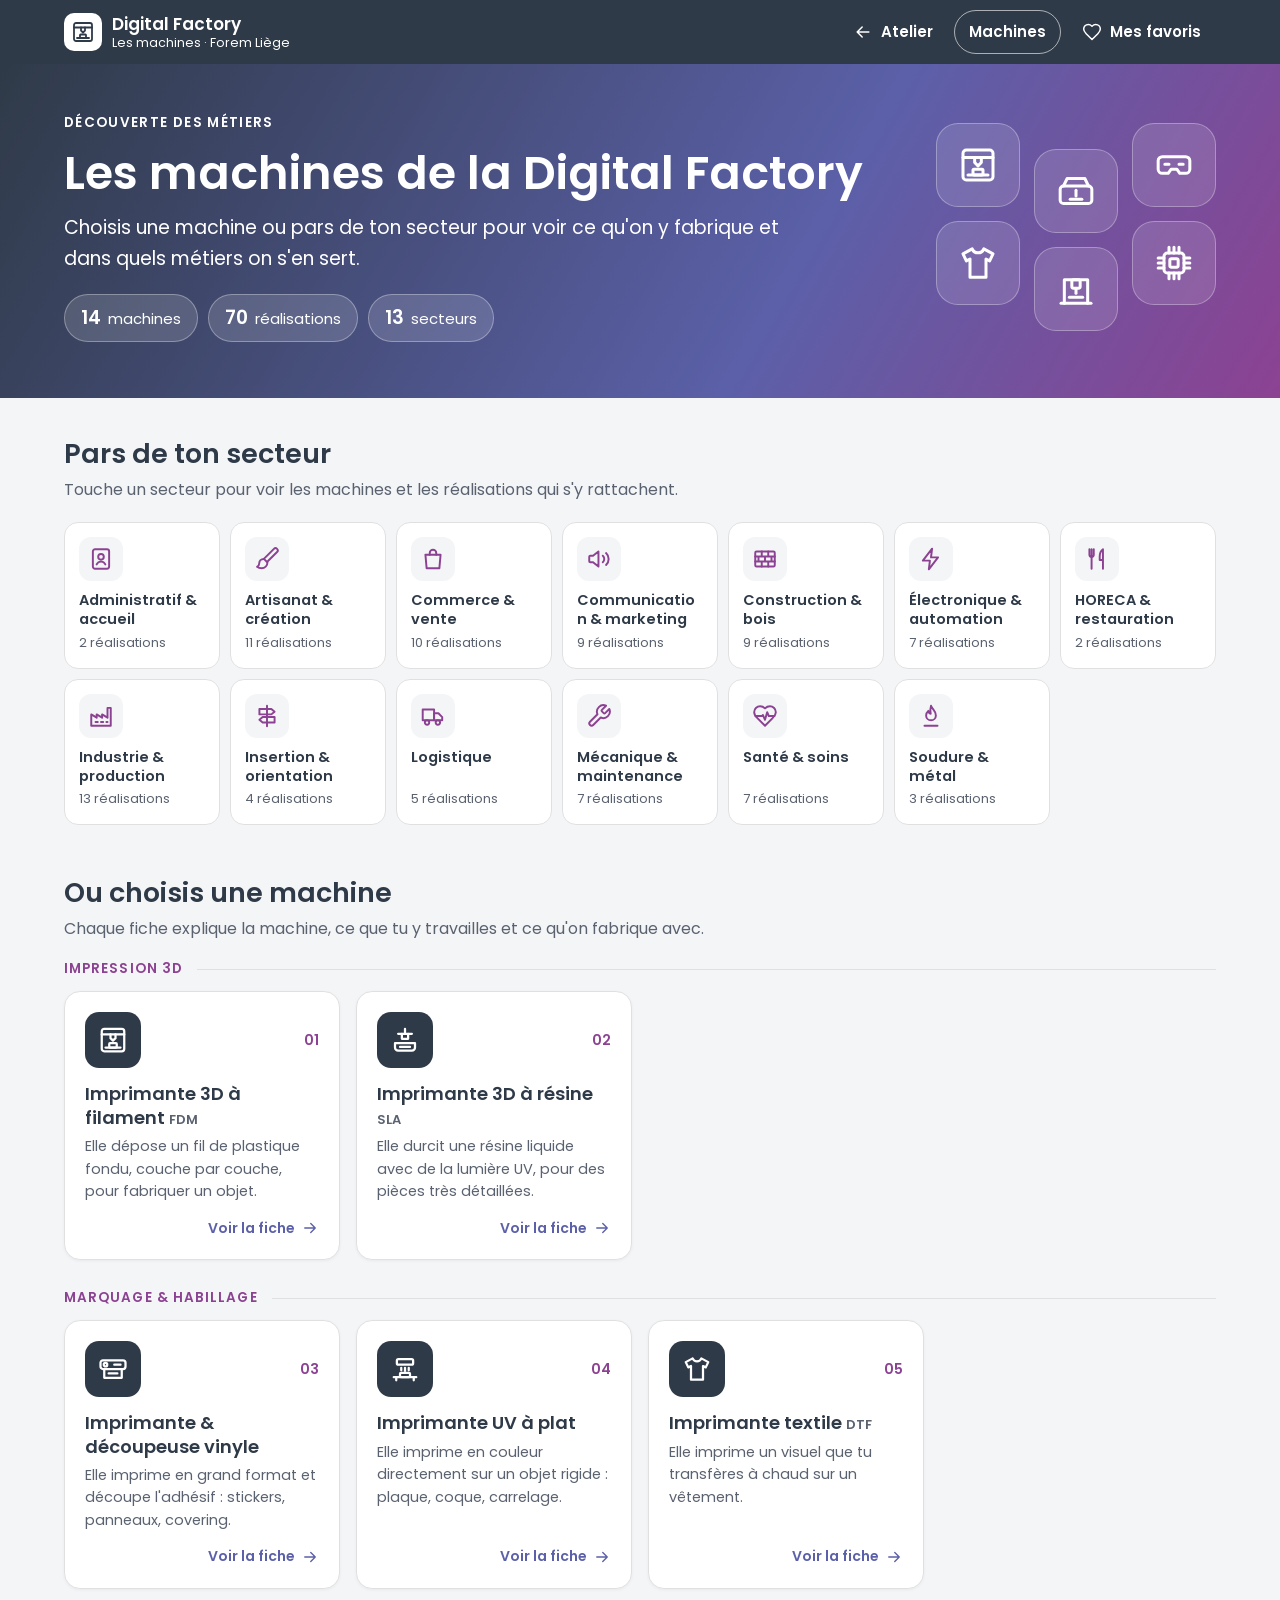
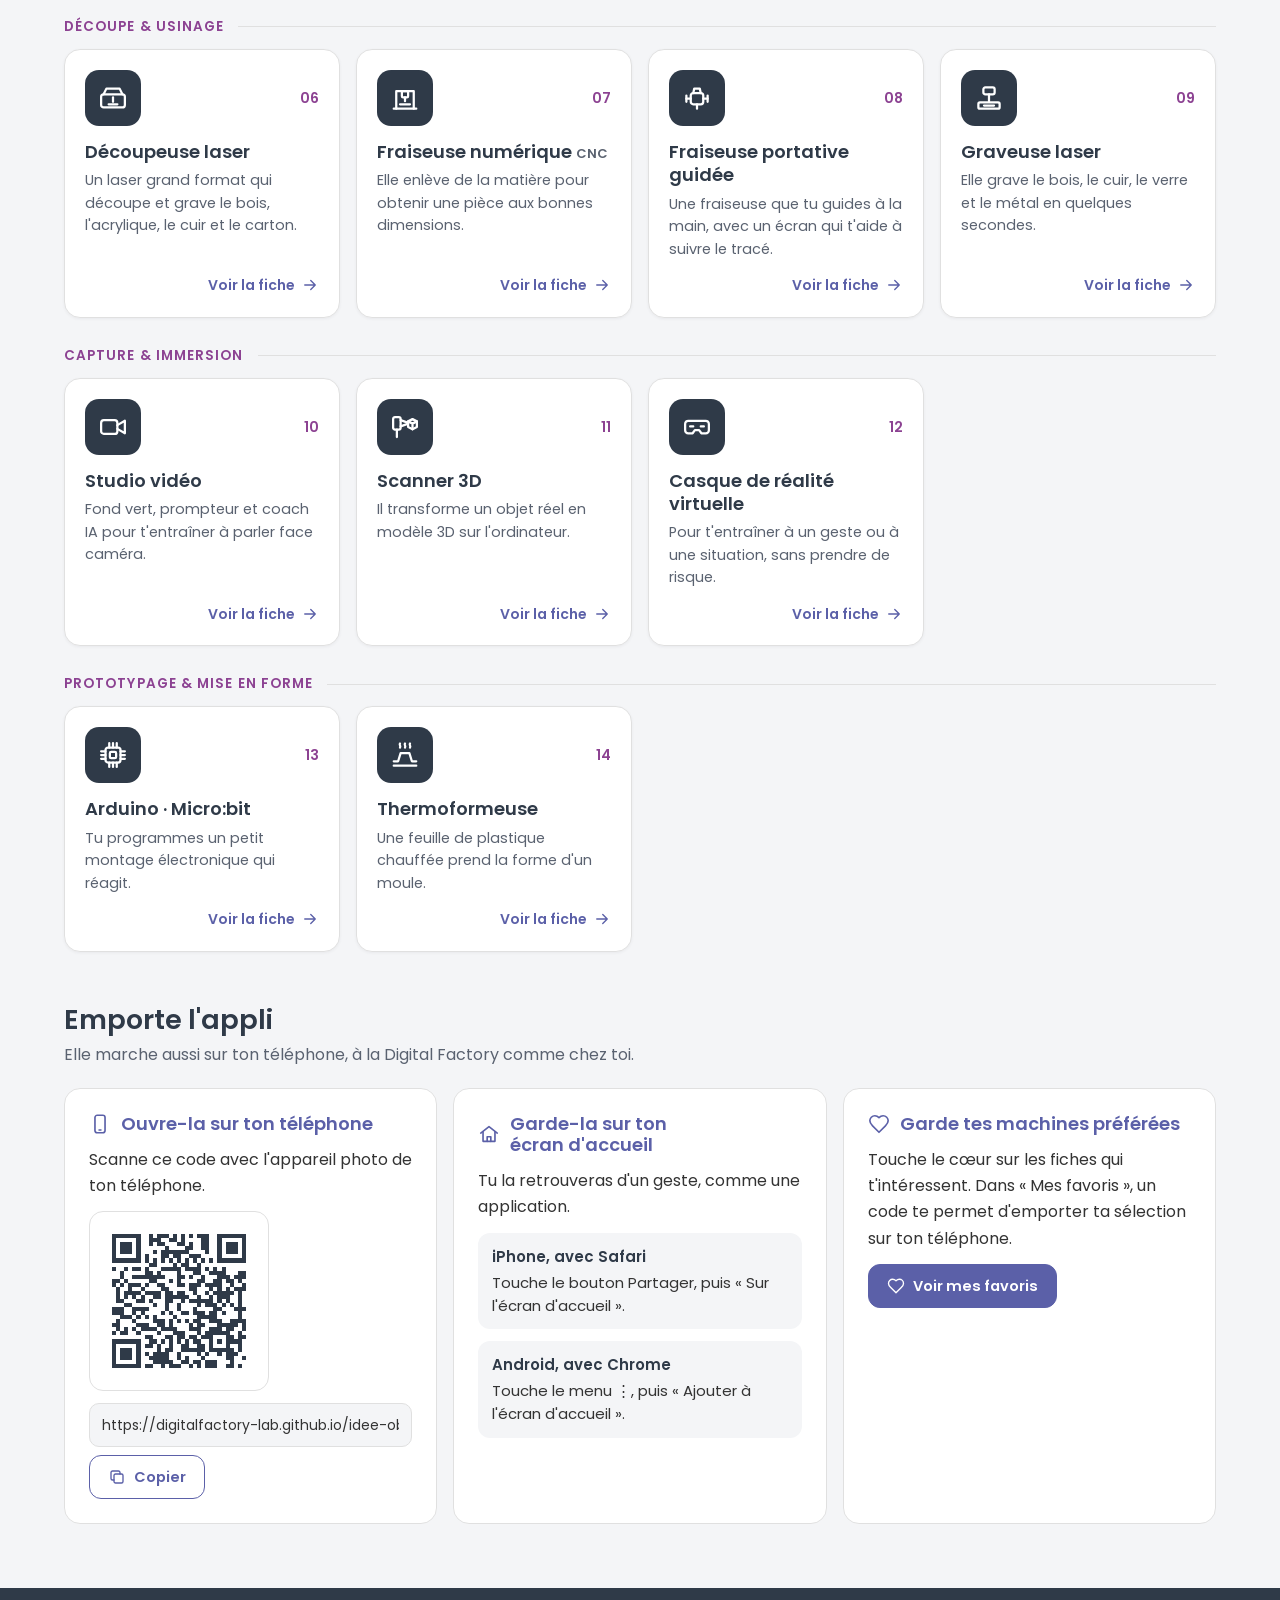
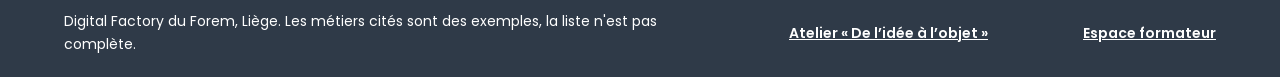
==== machines.html @ 1d4b4c9a "Publier l’appli « Machines de la Digital Factory » et y donner accès depuis toutes les pages - machi" ====
<!doctype html>
<html lang="fr">
<head>
<meta charset="utf-8">
<meta name="viewport" content="width=device-width, initial-scale=1, viewport-fit=cover">
<meta name="description" content="Les 14 machines de la Digital Factory du Forem : ce qu'on y fabrique, ce qu'on y apprend et les métiers qui les utilisent.">
<meta name="theme-color" content="#2f3a48">
<meta name="apple-mobile-web-app-title" content="Machines DF">
<link rel="icon" type="image/svg+xml" href="data:image/svg+xml,%3Csvg xmlns='http://www.w3.org/2000/svg' viewBox='0 0 24 24'%3E%3Crect width='24' height='24' rx='5' fill='%232f3a48'/%3E%3Cg transform='translate(4 4) scale(.6667)' fill='none' stroke='%23ffffff' stroke-width='2' stroke-linecap='round' stroke-linejoin='round'%3E%3Crect x='3' y='3' width='18' height='18' rx='2'/%3E%3Cpath d='M3 7.5h18M10 7.5v3l2 2 2-2v-3M6 18h12'/%3E%3C/g%3E%3C/svg%3E">
<link rel="icon" type="image/png" sizes="192x192" href="[data-uri]">
<link rel="apple-touch-icon" href="[data-uri]">
<title>Machines de la Digital Factory</title>
<style>@font-face{font-family:Poppins;src:url('assets/poppins-regular.ttf') format('truetype');font-weight:400 500;font-display:swap}@font-face{font-family:Poppins;src:url('assets/poppins-semibold.ttf') format('truetype');font-weight:600 900;font-display:swap}</style>
<style>
/* Mise en page : en-tête bleu foncé collant, bandeaux en dégradé de marque, cartes blanches sur fond clair ; tout passe sur une colonne au téléphone.
   Charte Digital Factory : bleu foncé, bleu, violet, fond clair, Poppins. Un seul thème clair, voulu par la charte. */
:root {
  --navy: #2f3a48;
  --blue: #5b60a8;
  --violet: #8c4292;
  --bg: #f4f5f7;
  --card: #ffffff;
  --line: #e0e0e0;
  --text: #333333;
  --muted: #5a6270;
  --on-dark: #ffffff;
  --ok: #2e7d32;
  --gradient: linear-gradient(120deg, #2f3a48 0%, #5b60a8 62%, #8c4292 100%);
  --font: "Poppins", "Segoe UI", Roboto, Helvetica, Arial, sans-serif;
  --radius: 16px;
  --shadow: 0 1px 3px rgba(47, 58, 72, 0.06);
  --shadow-hover: 0 12px 28px rgba(47, 58, 72, 0.14);
  --header-h: 64px;
  color-scheme: light;
  padding-top: env(safe-area-inset-top, 0px);
  padding-bottom: env(safe-area-inset-bottom, 0px);
}
*, *::before, *::after { box-sizing: border-box; }
html { -webkit-text-size-adjust: 100%; }
body {
  margin: 0;
  background: var(--bg);
  color: var(--text);
  font-family: var(--font);
  font-size: 16px;
  line-height: 1.6;
  -webkit-font-smoothing: antialiased;
}
body::before {
  content: "";
  position: fixed;
  inset: 0 0 auto;
  height: env(safe-area-inset-top, 0px);
  z-index: 30;
  background: var(--navy);
}
[hidden] { display: none !important; }
img, svg { max-width: 100%; }
svg { flex: none; }
a { color: var(--blue); }
a:hover { color: var(--navy); }
:focus-visible { outline: 3px solid var(--blue); outline-offset: 3px; }
h1:focus, main:focus { outline: none; }
h1, h2, h3, h4 { margin: 0; color: var(--navy); line-height: 1.2; text-wrap: balance; }
p { margin: 0; }
code { font-family: ui-monospace, "SFMono-Regular", Menlo, Consolas, monospace; font-size: 0.9em; background: var(--bg); border: 1px solid var(--line); border-radius: 6px; padding: 1px 6px; color: var(--navy); }
.sr-only { position: absolute; width: 1px; height: 1px; padding: 0; margin: -1px; overflow: hidden; clip: rect(0, 0, 0, 0); white-space: nowrap; border: 0; }

.wrap {
  width: 100%;
  max-width: 1200px;
  margin-inline: auto;
  padding-left: max(16px, env(safe-area-inset-left, 0px));
  padding-right: max(16px, env(safe-area-inset-right, 0px));
}
@media (min-width: 700px) {
  .wrap {
    padding-left: max(24px, env(safe-area-inset-left, 0px));
    padding-right: max(24px, env(safe-area-inset-right, 0px));
  }
}

.skip {
  position: fixed; left: 12px; top: calc(8px + env(safe-area-inset-top, 0px)); z-index: 50;
  transform: translateY(-200%);
  background: var(--card); color: var(--navy); border: 2px solid var(--blue); border-radius: 10px;
  padding: 10px 16px; font: inherit; font-weight: 600; cursor: pointer;
}
.skip:focus { transform: none; }

/* En-tête */
.site-header {
  position: sticky;
  top: env(safe-area-inset-top, 0px);
  z-index: 20;
  background: var(--navy);
  color: var(--on-dark);
}
.header-inner { display: flex; align-items: center; justify-content: space-between; gap: 12px; min-height: var(--header-h); padding-block: 8px; }
.brand { display: flex; align-items: center; gap: 10px; min-height: 44px; color: var(--on-dark); text-decoration: none; min-width: 0; }
.brand:hover { color: var(--on-dark); }
.brand-mark { width: 38px; height: 38px; border-radius: 10px; background: var(--on-dark); color: var(--navy); display: grid; place-items: center; flex: none; }
.brand-text { display: flex; flex-direction: column; line-height: 1.2; min-width: 0; }
.brand-text strong { font-size: 17px; font-weight: 700; }
.brand-text span { font-size: 12.5px; }
.header-nav { display: flex; align-items: center; gap: 6px; }
.hnav {
  display: inline-flex; align-items: center; gap: 8px; min-height: 44px; padding: 0 14px;
  border-radius: 999px; border: 1.5px solid transparent;
  color: var(--on-dark); text-decoration: none; font-size: 15px; font-weight: 600;
}
.hnav:hover { color: var(--on-dark); background: rgba(255, 255, 255, 0.1); }
.hnav[aria-current="page"] { border-color: rgba(255, 255, 255, 0.6); }
.count {
  display: inline-flex; align-items: center; justify-content: center; min-width: 22px; height: 22px; padding: 0 6px;
  border-radius: 999px; background: var(--violet); color: var(--on-dark); font-size: 12.5px; font-weight: 700; font-variant-numeric: tabular-nums;
}
@media (max-width: 520px) {
  .brand-text span, .hnav-home, .hnav-label { display: none; }
  .hnav { padding: 0 12px; }
}

/* Bandeaux */
.hero, .subhero, .fiche-hero { background: var(--gradient); color: var(--on-dark); }
.hero h1, .subhero h1, .fiche-hero h1, .hero h2 { color: var(--on-dark); }
.hero-inner { display: flex; flex-wrap: wrap; align-items: center; justify-content: space-between; gap: 32px; padding-block: 48px 56px; }
.hero-text { flex: 1 1 480px; min-width: 0; display: flex; flex-direction: column; gap: 14px; }
.eyebrow { font-size: 13.5px; font-weight: 600; letter-spacing: 0.1em; text-transform: uppercase; }
.hero h1 { font-size: clamp(30px, 5vw, 46px); line-height: 1.12; font-weight: 700; }
.lead { font-size: clamp(16.5px, 2vw, 19px); line-height: 1.6; max-width: 62ch; }
.stats { list-style: none; margin: 6px 0 0; padding: 0; display: flex; flex-wrap: wrap; gap: 10px; }
.stats li {
  display: inline-flex; align-items: baseline; gap: 7px; padding: 8px 16px; border-radius: 999px;
  background: rgba(255, 255, 255, 0.14); border: 1px solid rgba(255, 255, 255, 0.32); font-size: 15px;
}
.stats strong { font-size: 19px; font-weight: 700; font-variant-numeric: tabular-nums; }
.mosaic { display: grid; grid-template-columns: repeat(3, 84px); gap: 14px; padding-bottom: 26px; }
.mosaic span {
  width: 84px; height: 84px; border-radius: 22px; display: grid; place-items: center; color: var(--on-dark);
  background: rgba(255, 255, 255, 0.12); border: 1px solid rgba(255, 255, 255, 0.3);
}
.mosaic span:nth-child(3n + 2) { transform: translateY(26px); }
@media (max-width: 860px) { .mosaic { display: none; } }

.subhero-inner, .fiche-hero-inner { display: flex; flex-direction: column; gap: 22px; padding-block: 22px 40px; }
.back {
  align-self: flex-start; display: inline-flex; align-items: center; gap: 8px; min-height: 44px; padding: 0 18px 0 12px;
  border-radius: 999px; background: rgba(255, 255, 255, 0.14); color: var(--on-dark); text-decoration: none; font-size: 15px; font-weight: 600;
}
.back:hover { color: var(--on-dark); background: rgba(255, 255, 255, 0.22); }
.subhero-id { display: flex; align-items: center; gap: 18px; flex-wrap: wrap; }
.subhero-titles { display: flex; flex-direction: column; gap: 4px; min-width: 0; }
.subhero h1 { font-size: clamp(28px, 4.4vw, 40px); line-height: 1.15; font-weight: 700; }
.id-tile {
  flex: none; width: 72px; height: 72px; border-radius: 20px; background: var(--card); color: var(--navy);
  display: grid; place-items: center; box-shadow: 0 8px 24px rgba(0, 0, 0, 0.18);
}
.id-tile-violet { color: var(--violet); }
.id-tile-xl { width: 104px; height: 104px; border-radius: 26px; }

/* Fiche machine */
.fiche-top { display: flex; align-items: center; justify-content: space-between; gap: 12px; flex-wrap: wrap; }
.pager { display: flex; align-items: center; gap: 8px; }
.pager-btn {
  width: 44px; height: 44px; border-radius: 999px; background: rgba(255, 255, 255, 0.14); color: var(--on-dark);
  display: inline-flex; align-items: center; justify-content: center;
}
.pager-btn:hover { color: var(--on-dark); background: rgba(255, 255, 255, 0.24); }
.pager-pos { font-size: 15px; font-weight: 600; padding: 0 6px; font-variant-numeric: tabular-nums; }
.fiche-id { display: flex; align-items: flex-start; gap: 28px; flex-wrap: wrap; }
.fiche-titles { flex: 1 1 420px; min-width: 0; display: flex; flex-direction: column; gap: 12px; }
.family-badge { align-self: flex-start; padding: 6px 14px; border-radius: 999px; background: var(--violet); color: var(--on-dark); font-size: 13px; font-weight: 600; }
.fiche-hero h1 { font-size: clamp(30px, 4.6vw, 42px); line-height: 1.15; font-weight: 700; }
.h1-sigle { font-size: 0.5em; font-weight: 600; vertical-align: middle; padding: 2px 10px; border-radius: 8px; border: 1.5px solid rgba(255, 255, 255, 0.6); margin-left: 4px; }
.fiche-actions { display: flex; flex-wrap: wrap; gap: 12px; margin-top: 4px; }
.btn-fav {
  display: inline-flex; align-items: center; gap: 10px; min-height: 48px; padding: 0 20px; border-radius: 999px;
  border: 1.5px solid rgba(255, 255, 255, 0.75); background: transparent; color: var(--on-dark);
  font: inherit; font-size: 15px; font-weight: 600; cursor: pointer;
}
.btn-fav:hover { background: rgba(255, 255, 255, 0.12); }
.btn-fav[aria-pressed="true"] { background: var(--card); color: var(--violet); border-color: var(--card); }
@media (max-width: 560px) {
  .id-tile-xl { width: 76px; height: 76px; border-radius: 20px; }
  .id-tile-xl svg { width: 42px; height: 42px; }
  .fiche-id { gap: 18px; }
}

.jumpbar, .chipbar { background: var(--card); border-bottom: 1px solid var(--line); }
.jumps, .chips { display: flex; gap: 8px; padding-block: 10px; }
.jumps { overflow-x: auto; scrollbar-width: none; }
.jumps::-webkit-scrollbar, .chips::-webkit-scrollbar { display: none; }
.chips { flex-wrap: wrap; }
.chipbar-label { padding-top: 12px; font-size: 13.5px; font-weight: 600; color: var(--muted); }
@media (max-width: 700px) {
  .chips { flex-wrap: nowrap; overflow-x: auto; scrollbar-width: none; }
}
.jump, .chip {
  flex: none; display: inline-flex; align-items: center; min-height: 44px; padding: 0 16px; border-radius: 999px;
  border: 1.5px solid var(--line); background: var(--card); color: var(--navy);
  font: inherit; font-size: 14.5px; font-weight: 600; text-decoration: none; white-space: nowrap; cursor: pointer;
}
.jump:hover, .chip:hover { border-color: var(--blue); color: var(--navy); }
.chip[aria-current="page"] { background: var(--blue); border-color: var(--blue); color: var(--on-dark); }

/* Contenu */
#app { min-height: 60vh; display: block; }
.page { display: flex; flex-direction: column; gap: 52px; padding-block: 40px 64px; }
.block { display: flex; flex-direction: column; gap: 20px; }
.section { scroll-margin-top: calc(var(--header-h) + env(safe-area-inset-top, 0px) + 16px); }
.block-head { display: flex; flex-direction: column; gap: 6px; }
.block-head h2 { font-size: clamp(22px, 3vw, 27px); font-weight: 700; }
.block-head p { color: var(--muted); font-size: 16px; max-width: 65ch; }

.lift { transition: transform 0.15s ease, box-shadow 0.15s ease, border-color 0.15s ease; }
@media (hover: hover) {
  .lift:hover { transform: translateY(-2px); box-shadow: var(--shadow-hover); border-color: var(--blue); }
}

.grid-tiles { display: grid; grid-template-columns: repeat(auto-fill, minmax(150px, 1fr)); gap: 10px; }
.tile {
  display: flex; flex-direction: column; gap: 10px; padding: 14px; min-height: 128px;
  background: var(--card); border: 1.5px solid var(--line); border-radius: 14px; text-decoration: none; color: var(--navy);
}
.tile:hover { color: var(--navy); }
.tile-ic { width: 44px; height: 44px; border-radius: 12px; background: var(--bg); color: var(--violet); display: grid; place-items: center; }
.tile-text { flex: 1; display: flex; flex-direction: column; gap: 4px; min-width: 0; }
.tile-name { font-size: 14.5px; font-weight: 600; line-height: 1.3; hyphens: auto; overflow-wrap: break-word; }
.tile-count { margin-top: auto; font-size: 13px; color: var(--muted); }
@media (max-width: 560px) {
  .tile { min-height: 112px; padding: 12px 14px; gap: 8px; }
  .tile-ic { width: 38px; height: 38px; border-radius: 10px; }
  .tile-ic svg { width: 22px; height: 22px; }
  .tile-name { font-size: 14px; }
}

.family { display: flex; flex-direction: column; gap: 14px; }
.family-head { display: flex; align-items: center; gap: 14px; }
.family-head h3 { font-size: 13.5px; font-weight: 700; letter-spacing: 0.08em; text-transform: uppercase; color: var(--violet); }
.family-head .rule { flex: 1; height: 1px; background: var(--line); }
.machines { display: flex; flex-direction: column; gap: 30px; }
.grid-machines { display: grid; grid-template-columns: repeat(auto-fill, minmax(min(100%, 260px), 1fr)); gap: 16px; }
.mcard {
  display: flex; flex-direction: column; gap: 14px; padding: 20px;
  background: var(--card); border: 1.5px solid var(--line); border-radius: var(--radius); box-shadow: var(--shadow);
  text-decoration: none; color: var(--text);
}
.mcard:hover { color: var(--text); }
.mcard-top { display: flex; align-items: center; justify-content: space-between; gap: 8px; }
.mcard-ic { width: 56px; height: 56px; border-radius: 14px; background: var(--navy); color: var(--on-dark); display: grid; place-items: center; flex: none; }
.mcard-num { font-size: 14px; font-weight: 700; color: var(--violet); font-variant-numeric: tabular-nums; }
.mcard-main { flex: 1; display: flex; flex-direction: column; gap: 14px; min-width: 0; }
.mcard-body { display: flex; flex-direction: column; gap: 6px; }
.mcard-name { font-size: 18px; font-weight: 600; line-height: 1.3; color: var(--navy); }
.sigle { font-size: 13px; font-weight: 600; color: var(--muted); white-space: nowrap; }
.mcard-short { font-size: 14.5px; line-height: 1.55; color: var(--muted); }
.mcard-foot { margin-top: auto; display: flex; align-items: center; justify-content: space-between; gap: 8px; font-size: 14px; font-weight: 600; color: var(--blue); }
.go { display: inline-flex; align-items: center; gap: 6px; margin-left: auto; }
.fav-flag { display: inline-flex; align-items: center; gap: 6px; color: var(--violet); font-size: 13px; }
@media (max-width: 560px) {
  .mcard { flex-direction: row; align-items: flex-start; gap: 14px; padding: 16px; }
  .mcard-top { flex-direction: column; align-items: center; gap: 6px; }
  .mcard-ic { width: 48px; height: 48px; border-radius: 12px; }
  .mcard-ic svg { width: 26px; height: 26px; }
  .mcard-main { gap: 10px; }
  .mcard-name { font-size: 16.5px; }
}

.panel {
  background: var(--card); border: 1.5px solid var(--line); border-radius: var(--radius); padding: 24px;
  display: flex; flex-direction: column; gap: 12px; min-width: 0;
}
.panel h3 { font-size: 18px; font-weight: 600; color: var(--blue); display: flex; align-items: center; gap: 10px; }
.panel p { font-size: 16px; line-height: 1.65; }
.duo { display: grid; grid-template-columns: repeat(auto-fill, minmax(min(100%, 380px), 1fr)); gap: 16px; }
@media (max-width: 560px) { .panel { padding: 18px; } }

.skills { list-style: none; margin: 0; padding: 0; display: flex; flex-wrap: wrap; gap: 10px; }
.skills li {
  display: inline-flex; align-items: flex-start; gap: 8px; max-width: 100%; padding: 10px 16px; border-radius: 14px;
  background: var(--card); border: 1.5px solid var(--line); font-size: 15px; font-weight: 500; line-height: 1.45; color: var(--navy);
}
.skills li svg { color: var(--violet); margin-top: 2px; }

.safety-list { list-style: none; margin: 0; padding: 0; display: flex; flex-direction: column; gap: 12px; }
.safety-list li { display: flex; gap: 12px; align-items: flex-start; font-size: 15.5px; line-height: 1.6; }
.safety-list li::before { content: ""; flex: none; width: 8px; height: 8px; margin-top: 10px; border-radius: 999px; background: var(--blue); }

.grid-real { display: grid; grid-template-columns: repeat(auto-fill, minmax(min(100%, 290px), 1fr)); gap: 16px; }
.rcard { display: flex; flex-direction: column; gap: 12px; padding: 20px; background: var(--card); border: 1.5px solid var(--line); border-radius: var(--radius); min-width: 0; }
.rcard-machine { align-self: flex-start; display: inline-flex; align-items: center; gap: 10px; min-height: 44px; font-size: 14px; font-weight: 600; color: var(--blue); text-decoration: none; }
.rcard-machine .ic { width: 32px; height: 32px; border-radius: 9px; background: var(--navy); color: var(--on-dark); display: grid; place-items: center; }
.rcard h3 { font-size: 18px; font-weight: 600; line-height: 1.35; }
.rcard p { font-size: 15px; line-height: 1.6; }
.badges { display: flex; flex-wrap: wrap; gap: 6px; }
.badge { display: inline-flex; align-items: center; padding: 4px 12px; border-radius: 999px; border: 1.5px solid var(--violet); color: var(--violet); font-size: 12.5px; font-weight: 600; line-height: 1.4; }

.btn, .btn-outline {
  display: inline-flex; align-items: center; justify-content: center; gap: 8px; min-height: 44px; padding: 0 18px;
  border-radius: 12px; font: inherit; font-size: 14.5px; font-weight: 600; text-decoration: none; cursor: pointer; white-space: nowrap;
}
.btn { background: var(--blue); border: 1.5px solid var(--blue); color: var(--on-dark); align-self: flex-start; }
.btn:hover { background: var(--navy); border-color: var(--navy); color: var(--on-dark); }
.btn-outline { background: var(--card); border: 1.5px solid var(--blue); color: var(--blue); }
.btn-outline:hover { background: var(--blue); color: var(--on-dark); }
.rcard .btn-outline { margin-top: auto; }

.grid-mini { display: grid; grid-template-columns: repeat(auto-fill, minmax(min(100%, 220px), 1fr)); gap: 12px; }
.mini {
  display: flex; align-items: center; gap: 12px; padding: 14px; min-height: 76px;
  background: var(--card); border: 1.5px solid var(--line); border-radius: 14px; text-decoration: none; color: var(--navy);
}
.mini:hover { color: var(--navy); }
.mini-ic { width: 46px; height: 46px; border-radius: 12px; background: var(--navy); color: var(--on-dark); display: grid; place-items: center; flex: none; }
.mini-text { display: flex; flex-direction: column; gap: 2px; min-width: 0; }
.mini-name { font-size: 15px; font-weight: 600; line-height: 1.3; }
.mini-sub { font-size: 13px; color: var(--muted); }

.prevnext { display: grid; grid-template-columns: repeat(auto-fit, minmax(min(100%, 260px), 1fr)); gap: 16px; }
.pn {
  display: flex; flex-direction: column; gap: 4px; padding: 18px 20px; background: var(--card);
  border: 1.5px solid var(--line); border-radius: var(--radius); text-decoration: none; color: var(--navy);
}
.pn:hover { color: var(--navy); }
.pn-next { text-align: right; align-items: flex-end; }
.pn-dir { display: inline-flex; align-items: center; gap: 6px; font-size: 13.5px; font-weight: 600; color: var(--blue); }
.pn-name { font-size: 17px; font-weight: 600; }

/* À emporter */
.takeaway { display: grid; grid-template-columns: repeat(auto-fit, minmax(min(100%, 300px), 1fr)); gap: 16px; }
.howto { margin: 0; display: flex; flex-direction: column; gap: 12px; }
.howto div { padding: 12px 14px; border-radius: 12px; background: var(--bg); }
.howto dt { font-weight: 600; color: var(--navy); font-size: 15px; }
.howto dd { margin: 2px 0 0; font-size: 15px; line-height: 1.55; }
.qr {
  width: 180px; max-width: 100%; aspect-ratio: 1; background: var(--card); border: 1.5px solid var(--line); border-radius: 14px;
  display: grid; place-items: center; overflow: hidden; padding: 6px; flex: none;
}
.qr svg { width: 100%; height: 100%; display: block; }
.qr-lg { width: 220px; }
.qr-off { font-size: 13px; line-height: 1.5; color: var(--muted); text-align: center; padding: 10px; }
.copybox { display: flex; flex-wrap: wrap; gap: 8px; }
.copybox input {
  flex: 1 1 220px; min-width: 0; min-height: 44px; padding: 0 12px; border: 1.5px solid var(--line); border-radius: 10px;
  background: var(--bg); color: var(--text); font: inherit; font-size: 14px;
}
.take-panel { flex-direction: row; flex-wrap: wrap; align-items: center; justify-content: space-between; gap: 24px; }
.take-text { flex: 1 1 320px; min-width: 0; display: flex; flex-direction: column; gap: 12px; }
.take-text h2 { font-size: clamp(20px, 2.6vw, 24px); font-weight: 700; }
.done { display: inline-flex; align-items: center; gap: 8px; color: var(--ok); font-weight: 600; }

.grid-fav { display: grid; grid-template-columns: repeat(auto-fill, minmax(min(100%, 340px), 1fr)); gap: 16px; }
.fcard { display: flex; flex-direction: column; gap: 14px; padding: 20px; background: var(--card); border: 1.5px solid var(--line); border-radius: var(--radius); min-width: 0; }
.fcard-head { display: flex; align-items: center; gap: 14px; }
.fcard-titles { flex: 1; min-width: 0; display: flex; flex-direction: column; gap: 2px; }
.fcard-meta { font-size: 12.5px; font-weight: 600; letter-spacing: 0.04em; color: var(--violet); }
.fcard h3 { font-size: 18px; font-weight: 600; line-height: 1.3; }
.fcard h3 a { color: var(--navy); text-decoration: none; }
.fcard h3 a:hover { text-decoration: underline; }
.fcard > p { font-size: 15px; line-height: 1.6; }
.fcard-real h4 { font-size: 14px; font-weight: 600; color: var(--muted); margin-bottom: 8px; }
.fcard-real ul { list-style: none; margin: 0; padding: 0; display: flex; flex-direction: column; gap: 8px; }
.fcard-real li { display: flex; flex-direction: column; font-size: 14.5px; line-height: 1.45; padding-left: 14px; border-left: 2px solid var(--line); }
.fcard-real li strong { font-weight: 600; color: var(--navy); }
.fcard-real li span { font-size: 13px; color: var(--muted); }
.fcard .btn-outline { align-self: flex-start; margin-top: auto; }
.icon-btn {
  flex: none; width: 44px; height: 44px; border-radius: 999px; border: 1.5px solid var(--line); background: var(--card);
  color: var(--violet); display: inline-flex; align-items: center; justify-content: center; cursor: pointer;
}
.icon-btn:hover { border-color: var(--violet); }
.empty { align-items: flex-start; max-width: 640px; }
.empty-ic { width: 56px; height: 56px; border-radius: 16px; background: var(--bg); color: var(--violet); display: grid; place-items: center; }
.empty h2 { font-size: 22px; }
.clear-box { display: flex; flex-wrap: wrap; align-items: center; justify-content: space-between; gap: 12px; padding: 16px 20px; border-radius: var(--radius); border: 1.5px dashed var(--line); }
.clear-box p { color: var(--muted); font-size: 15px; }
.clear-actions { display: flex; flex-wrap: wrap; gap: 8px; }

/* Espace formateur */
.h-panel { font-size: 20px; font-weight: 700; }
.url-form { display: flex; flex-direction: column; gap: 8px; }
.url-form label { font-weight: 600; color: var(--navy); font-size: 15px; }
.url-row { display: flex; flex-wrap: wrap; gap: 8px; }
.url-row input {
  flex: 1 1 260px; min-width: 0; min-height: 44px; padding: 0 12px; border: 1.5px solid var(--line); border-radius: 10px;
  background: var(--card); color: var(--text); font: inherit; font-size: 15px;
}
.url-row input:focus-visible { outline: 3px solid var(--blue); outline-offset: 1px; }
.form-msg { font-size: 14px; color: var(--muted); min-height: 1.4em; }
.table-wrap { overflow-x: auto; background: var(--card); border: 1.5px solid var(--line); border-radius: var(--radius); }
table { width: 100%; border-collapse: collapse; font-size: 14.5px; }
th, td { text-align: left; padding: 10px 16px; border-bottom: 1px solid var(--line); white-space: nowrap; }
th { font-size: 13px; font-weight: 600; color: var(--muted); background: var(--bg); }
tbody tr:last-child td { border-bottom: 0; }
td.num { font-variant-numeric: tabular-nums; color: var(--violet); font-weight: 700; }
.note p { color: var(--muted); font-size: 15px; }

/* Pied de page et message */
.site-footer { background: var(--navy); color: var(--on-dark); }
.footer-inner { display: flex; flex-wrap: wrap; align-items: center; justify-content: space-between; gap: 8px 24px; padding-block: 22px; }
.site-footer p { font-size: 14px; line-height: 1.6; max-width: 70ch; }
.site-footer a { display: inline-flex; align-items: center; min-height: 44px; color: var(--on-dark); font-size: 14px; font-weight: 600; }
.site-footer a:hover { color: var(--on-dark); text-decoration: none; }
.toast {
  position: fixed; left: 50%; bottom: calc(20px + env(safe-area-inset-bottom, 0px)); transform: translateX(-50%); z-index: 40;
  max-width: calc(100% - 32px); padding: 12px 18px; border-radius: 12px; background: var(--navy); color: var(--on-dark);
  font-size: 15px; font-weight: 600; box-shadow: 0 10px 30px rgba(0, 0, 0, 0.25);
}

@media (prefers-reduced-motion: no-preference) {
  #app > * { animation: rise 0.28s ease-out both; }
  #app.no-anim > * { animation: none; }
  .pop svg { animation: pop 0.32s ease-out; }
  @keyframes rise { from { transform: translateY(8px); } to { transform: none; } }
  @keyframes pop { 0% { transform: scale(1); } 45% { transform: scale(1.3); } 100% { transform: scale(1); } }
}
@media (prefers-reduced-motion: reduce) {
  .lift { transition: none; }
  .lift:hover { transform: none; }
  html { scroll-behavior: auto; }
}

@media print {
  body::before, .site-header, .site-footer, .toast, .skip, .no-print, .btn-fav, .btn-outline, .btn, .pager, .back, .icon-btn, .mosaic { display: none !important; }
  body { background: #ffffff; }
  .hero, .subhero, .fiche-hero { background: #ffffff !important; color: #000000; }
  .hero h1, .subhero h1, .fiche-hero h1, .hero *, .subhero *, .fiche-hero * { color: #000000 !important; }
  .panel, .rcard, .mcard, .fcard, .tile { break-inside: avoid; box-shadow: none; }
  #app > * { animation: none !important; }
}
</style>
</head>
<body>
<button type="button" class="skip" data-action="skip">Aller au contenu</button>
<header class="site-header">
  <div class="wrap header-inner">
    <a class="brand" href="#accueil">
      <span class="brand-mark" aria-hidden="true"><svg width="24" height="24" viewBox="0 0 24 24" fill="none" stroke="currentColor" stroke-width="1.8" stroke-linecap="round" stroke-linejoin="round" focusable="false"><rect x="3" y="3" width="18" height="18" rx="2"/><path d="M3 7.5h18"/><path d="M10 7.5v3l2 2 2-2v-3"/><path d="M6 18h12"/><rect x="9" y="14.5" width="6" height="3.5" rx="0.6"/></svg></span>
      <span class="brand-text"><strong>Digital Factory</strong><span>Les machines · Forem Liège</span></span>
    </a>
    <nav class="header-nav" aria-label="Navigation principale">
      <a class="hnav" href="index.html#intro" aria-label="Retour à l’atelier De l’idée à l’objet"><svg width="20" height="20" viewBox="0 0 24 24" fill="none" stroke="currentColor" stroke-width="1.8" stroke-linecap="round" stroke-linejoin="round" aria-hidden="true" focusable="false"><path d="M19 12H5M11 6l-6 6 6 6"/></svg><span class="hnav-label">Atelier</span></a>
      <a class="hnav hnav-home" href="#accueil" data-nav="home">Machines</a>
      <a class="hnav" href="#favoris" data-nav="favoris" aria-label="Mes favoris">
        <svg width="20" height="20" viewBox="0 0 24 24" fill="none" stroke="currentColor" stroke-width="1.8" stroke-linecap="round" stroke-linejoin="round" aria-hidden="true" focusable="false"><path d="M19 14c1.5-1.5 3-3.2 3-5.5A5.5 5.5 0 0 0 16.5 3c-1.8 0-3 .5-4.5 2-1.5-1.5-2.7-2-4.5-2A5.5 5.5 0 0 0 2 8.5c0 2.3 1.5 4 3 5.5l7 7z"/></svg>
        <span class="hnav-label">Mes favoris</span>
        <span class="count" id="fav-count" hidden>0</span>
      </a>
    </nav>
  </div>
</header>

<main id="app" tabindex="-1"></main>

<footer class="site-footer">
  <div class="wrap footer-inner">
    <p>Digital Factory du Forem, Liège. Les métiers cités sont des exemples, la liste n'est pas complète.</p>
    <a href="index.html#intro">Atelier « De l’idée à l’objet »</a>
    <a href="#formateur">Espace formateur</a>
  </div>
</footer>

<div id="toast" class="toast" role="status" aria-live="polite" hidden></div>

<script>
(function () {
  "use strict";
  document.documentElement.lang = "fr";

  /* Adresse publique de l'appli : utilisée pour les QR codes et les liens quand la page est ouverte ailleurs que sur son adresse en ligne. */
  var URL_PUBLIQUE = "https://digitalfactory-lab.github.io/idee-objet/machines.html";
  var QR_LIB = "assets/vendor/qrcode.js"; /* qrcode-generator 1.4.4 (MIT), intégré au site : fonctionne hors ligne */
  var FAV_KEY = "df-machines-favoris";
  var URL_KEY = "df-machines-adresse";

  var ICONS = {
    "m-fdm": '<rect x="3" y="3" width="18" height="18" rx="2"/><path d="M3 7.5h18"/><path d="M10 7.5v3l2 2 2-2v-3"/><path d="M6 18h12"/><rect x="9" y="14.5" width="6" height="3.5" rx="0.6"/>',
    "m-sla": '<path d="M12 3v4"/><path d="M6.5 7h11"/><path d="M9.5 7v4h5V7"/><path d="M4 14.5h16V18a2.5 2.5 0 0 1-2.5 2.5h-11A2.5 2.5 0 0 1 4 18z"/><path d="M8 17.5h8"/>',
    "m-vinyle": '<rect x="2" y="5" width="20" height="7" rx="2"/><circle cx="6" cy="8.5" r="1.4"/><path d="M13 8.5h5"/><path d="M5 12v7h14v-7"/><path d="M8.5 15.5h7"/>',
    "m-uv": '<rect x="5.5" y="4" width="13" height="4.5" rx="1.2"/><path d="M9 11v2M12 11v2.5M15 11v2"/><rect x="8" y="15" width="8" height="3.5" rx="0.8"/><path d="M3 18.5h18M5 18.5V21M19 18.5V21"/>',
    "m-dtf": '<path d="M8.5 3.5L3 6.5l2 4.2 2.2-1.1v10.9h9.6V9.6l2.2 1.1 2-4.2-5.5-3c-.6 1.5-2 2.4-3.5 2.4S9.1 5 8.5 3.5z"/>',
    "m-laser": '<rect x="2.5" y="9" width="19" height="10.5" rx="2"/><path d="M4.5 9l2.2-4.5h10.6L19.5 9"/><path d="M12 11.5v3.5"/><path d="M8.5 17h7"/>',
    "m-cnc": '<path d="M3 20.5h18"/><path d="M5 20.5V6.5h14v14"/><rect x="9.5" y="6.5" width="5" height="5" rx="1"/><path d="M12 11.5v3"/><path d="M8 17h8"/>',
    "m-cncman": '<rect x="7" y="8" width="10" height="9" rx="2"/><path d="M7 12.5H3.5M17 12.5h3.5"/><path d="M3.5 10v5M20.5 10v5"/><path d="M12 17v3.5"/><path d="M9 8l.8-3.5h4.4L15 8"/>',
    "m-graveuse": '<rect x="7.5" y="3.5" width="9" height="5.5" rx="1.5"/><path d="M12 9v6"/><rect x="3.5" y="15.5" width="17" height="5" rx="1.2"/><path d="M8 18h8"/>',
    "m-studio": '<rect x="2.5" y="6.5" width="13" height="11" rx="2.2"/><path d="M15.5 10.5l6-3.5v10l-6-3.5"/>',
    "m-scanner": '<rect x="2.5" y="4" width="6" height="10" rx="1.5"/><path d="M5.5 14v6"/><path d="M8.5 6.5l5 1.8M8.5 11.5l5-1.8"/><path d="M14.5 7.5l3.5-1.8 3.5 1.8V12L18 13.8 14.5 12z"/><path d="M14.5 7.5L18 9.3l3.5-1.8M18 9.3v4.5"/>',
    "m-vr": '<path d="M2.5 9.5A2.5 2.5 0 0 1 5 7h14a2.5 2.5 0 0 1 2.5 2.5v5A2.5 2.5 0 0 1 19 17h-3.5l-1.8-2.5h-3.4L8.5 17H5a2.5 2.5 0 0 1-2.5-2.5z"/><path d="M6.5 11.5h2.5M15 11.5h2.5"/>',
    "m-arduino": '<rect x="6" y="6" width="12" height="12" rx="2"/><rect x="9.5" y="9.5" width="5" height="5" rx="1"/><path d="M9 2.5V6M12 2.5V6M15 2.5V6M9 18v3.5M12 18v3.5M15 18v3.5M2.5 9H6M2.5 12H6M2.5 15H6M18 9h3.5M18 12h3.5M18 15h3.5"/>',
    "m-thermo": '<path d="M8 2.8c-.9 1 .9 2 0 3.2M12 2.8c-.9 1 .9 2 0 3.2M16 2.8c-.9 1 .9 2 0 3.2"/><path d="M3 17h3.5l2-6.5h7l2 6.5H21"/><path d="M3 20.5h18"/>',
    "s-admin": '<rect x="4.5" y="3" width="15" height="18" rx="2"/><circle cx="12" cy="10" r="2.6"/><path d="M8 17c.8-1.7 2.3-2.6 4-2.6s3.2.9 4 2.6"/>',
    "s-artisanat": '<path d="M18.4 2.6a2 2 0 0 1 2.9 2.9l-9.3 9.3-2.9-2.9z"/><path d="M9 12c-2.4 0-4.2 1.7-4.2 4.1 0 1.4-.8 2.5-2 3.1 1.1.9 2.6 1.4 4.2 1.4 3 0 5.4-2.4 5.4-5.4"/>',
    "s-commerce": '<path d="M5 8h14l-1.1 12.5H6.1z"/><path d="M9 8V6.5a3 3 0 0 1 6 0V8"/>',
    "s-comm": '<path d="M3 10v4a1 1 0 0 0 1 1h2.5l5 4V5l-5 4H4a1 1 0 0 0-1 1z"/><path d="M15.5 9a4 4 0 0 1 0 6"/><path d="M18.5 6.5a7.5 7.5 0 0 1 0 11"/>',
    "s-construction": '<rect x="3" y="5" width="18" height="14" rx="1.2"/><path d="M3 9.7h18M3 14.3h18M9 5v4.7M15 5v4.7M6 9.7v4.6M12 9.7v4.6M18 9.7v4.6M9 14.3V19M15 14.3V19"/>',
    "s-elec": '<path d="M13 2.5L4.5 13.5H11l-1 8 8.5-11H12z"/>',
    "s-horeca": '<path d="M5 3v5a2 2 0 0 0 4 0V3M7 3v18"/><path d="M17.5 21V3c-2 1.4-3 3.8-3 6.8V13h3"/>',
    "s-industrie": '<path d="M3 21V10.5l5 3v-3l5 3v-3l5 3V4.5h3V21z"/><path d="M7 17.5h2M12 17.5h2M17 17.5h1"/>',
    "s-insertion": '<path d="M12 2.5v19"/><path d="M5 5.5h11l3 2.5-3 2.5H5z"/><path d="M19 13H8l-3 2.5L8 18h11z"/>',
    "s-logistique": '<path d="M2.5 6h10.5v10H2.5z"/><path d="M13 9.5h4l3.5 3.5v3H13z"/><circle cx="6.5" cy="18" r="2"/><circle cx="16.5" cy="18" r="2"/>',
    "s-meca": '<path d="M14.7 6.3a1 1 0 0 0 0 1.4l1.6 1.6a1 1 0 0 0 1.4 0l3.8-3.8a6 6 0 0 1-7.9 7.9l-6.9 6.9a2.1 2.1 0 0 1-3-3l6.9-6.9a6 6 0 0 1 7.9-7.9z"/>',
    "s-sante": '<path d="M19 14c1.5-1.5 3-3.2 3-5.5A5.5 5.5 0 0 0 16.5 3c-1.8 0-3 .5-4.5 2-1.5-1.5-2.7-2-4.5-2A5.5 5.5 0 0 0 2 8.5c0 2.3 1.5 4 3 5.5l7 7z"/><path d="M3.2 12h6.3l.5-1 2 4.5 2-7 1.5 3.5h5.3"/>',
    "s-soudure": '<path d="M12 2.5c.8 3 4.5 4.6 4.5 9a4.5 4.5 0 0 1-9 0c0-1.9.9-3.2 2-4.2.2 1.4 1 2.4 2.2 2.6-.6-2.8-.3-5.2.3-7.4z"/><path d="M6 21h12"/>',
    "arrow-right": '<path d="M5 12h14M13 6l6 6-6 6"/>',
    "arrow-left": '<path d="M19 12H5M11 6l-6 6 6 6"/>',
    heart: '<path d="M19 14c1.5-1.5 3-3.2 3-5.5A5.5 5.5 0 0 0 16.5 3c-1.8 0-3 .5-4.5 2-1.5-1.5-2.7-2-4.5-2A5.5 5.5 0 0 0 2 8.5c0 2.3 1.5 4 3 5.5l7 7z"/>',
    image: '<rect x="3" y="4" width="18" height="16" rx="2"/><circle cx="9" cy="10" r="2"/><path d="M21 16l-5-5-8 9"/>',
    check: '<path d="M5 12.5l4.5 4.5L19 7.5"/>',
    share: '<path d="M12 3v12"/><path d="M7.5 7.5L12 3l4.5 4.5"/><path d="M5 12v7a2 2 0 0 0 2 2h10a2 2 0 0 0 2-2v-7"/>',
    copy: '<rect x="8" y="8" width="12" height="12" rx="2"/><path d="M16 8V6a2 2 0 0 0-2-2H6a2 2 0 0 0-2 2v8a2 2 0 0 0 2 2h2"/>',
    phone: '<rect x="6.5" y="2.5" width="11" height="19" rx="2.5"/><path d="M11 18.5h2"/>',
    home: '<path d="M3 11l9-7 9 7"/><path d="M5.5 9.5V20h13V9.5"/><path d="M10 20v-5h4v5"/>',
    trash: '<path d="M4 7h16M10 11v6M14 11v6M6 7l1 13h10l1-13M9 7V4h6v3"/>'
  };

  var FAMILLES = [
    { id: "impression", nom: "Impression 3D" },
    { id: "marquage", nom: "Marquage & habillage" },
    { id: "decoupe", nom: "Découpe & usinage" },
    { id: "capture", nom: "Capture & immersion" },
    { id: "proto", nom: "Prototypage & mise en forme" }
  ];

  var SECTEURS = [
    { id: "admin", nom: "Administratif & accueil" },
    { id: "artisanat", nom: "Artisanat & création" },
    { id: "commerce", nom: "Commerce & vente" },
    { id: "comm", nom: "Communication & marketing" },
    { id: "construction", nom: "Construction & bois" },
    { id: "elec", nom: "Électronique & automation" },
    { id: "horeca", nom: "HORECA & restauration" },
    { id: "industrie", nom: "Industrie & production" },
    { id: "insertion", nom: "Insertion & orientation" },
    { id: "logistique", nom: "Logistique" },
    { id: "meca", nom: "Mécanique & maintenance" },
    { id: "sante", nom: "Santé & soins" },
    { id: "soudure", nom: "Soudure & métal" }
  ];

  var MACHINES = [
    {
      id: "fdm", sigle: "FDM", famille: "impression", recherche: "impression 3D",
      nom: "Imprimante 3D à filament",
      court: "Elle dépose un fil de plastique fondu, couche par couche, pour fabriquer un objet.",
      quoi: "Une imprimante qui fabrique un objet en déposant un fil de plastique fondu, couche après couche. Un petit objet utile peut être prêt en moins d'une heure, ce qui en fait une bonne machine pour fabriquer ton premier prototype.",
      usage: "Passer d'une idée à un objet réel, réparer, tester un prototype ou personnaliser un objet, sans machine industrielle ni gros budget.",
      competences: ["Patience et gestion de l'attente", "Anticipation : orienter la pièce, prévoir les supports", "Gestion de l'échec : une impression ratée, on recommence", "Pensée en 3D", "Amélioration pas à pas"],
      securite: [
        "Ne touche ni la buse ni le plateau pendant et juste après l'impression : la buse dépasse 200 °C et le plateau peut atteindre 110 °C.",
        "Aère la pièce quand tu imprimes de l'ABS ou de l'ASA : ces plastiques dégagent des particules fines.",
        "Retire les supports avec un cutter de sécurité.",
        "Quand l'imprimante a un capot, garde-le fermé pendant l'impression."
      ],
      realisations: [
        { titre: "Pièce de rechange sur mesure", texte: "Refaire un bouton, un engrenage ou un clip cassé qu'on ne trouve plus.", secteurs: ["meca"] },
        { titre: "Gabarit & montage d'assemblage", texte: "Support de perçage ou de positionnement pour une chaîne de production.", secteurs: ["industrie"] },
        { titre: "Prototype de pièce mécanique", texte: "Valider une forme avant l'usinage définitif, en bureau d'études.", secteurs: ["industrie", "meca"] },
        { titre: "Aide technique adaptée", texte: "Objet qui facilite un geste du quotidien, comme un ouvre-bocal ou un manche adapté.", secteurs: ["sante"] },
        { titre: "Maquette de présentation", texte: "Maquette d'un bâtiment, d'un produit ou d'un aménagement.", secteurs: ["construction"] }
      ]
    },
    {
      id: "sla", sigle: "SLA", famille: "impression", recherche: "impression 3D résine",
      nom: "Imprimante 3D à résine",
      court: "Elle durcit une résine liquide avec de la lumière UV, pour des pièces très détaillées.",
      quoi: "Une imprimante qui durcit une résine liquide avec de la lumière UV. Elle est très précise, ce qui la rend utile en bijouterie, en dentaire ou pour de petites pièces mécaniques. Tu y découvres aussi le travail avec un produit chimique, en suivant un protocole strict.",
      usage: "Fabriquer des pièces très détaillées, impossibles à obtenir avec l'imprimante à filament, et découvrir une chaîne de travail professionnelle en trois étapes : impression, lavage, puis durcissement final (polymérisation).",
      competences: ["Rigueur et respect du protocole", "Respect des consignes de sécurité", "Sens de la qualité", "Patience", "Autonomie : suivre une procédure seul", "Responsabilité : ton poste et les déchets"],
      securite: [
        "Porte des gants en nitrile dès que tu touches la résine liquide : elle irrite la peau et peut provoquer des allergies.",
        "Mets des lunettes de protection pour retirer la plateforme.",
        "L'alcool de lavage (IPA) prend feu facilement : aucune flamme à proximité.",
        "Aère la pièce pendant le travail.",
        "Une fois durcie dans la station de polymérisation, la pièce se manipule sans danger."
      ],
      realisations: [
        { titre: "Modèle dentaire & gouttière", texte: "Empreinte et modèle de précision pour une prothèse.", secteurs: ["sante"] },
        { titre: "Modèle de fonderie en cire", texte: "Modèle pour un moulage à la cire perdue, en bijouterie.", secteurs: ["artisanat"] },
        { titre: "Figurine & miniature détaillée", texte: "Personnages et maquettes très fins et très détaillés.", secteurs: ["artisanat"] },
        { titre: "Pièce technique de précision", texte: "Petit engrenage ou connecteur aux dimensions très précises.", secteurs: ["industrie"] },
        { titre: "Modèle anatomique pédagogique", texte: "Organe ou os pour apprendre les gestes de soin.", secteurs: ["sante"] }
      ]
    },
    {
      id: "vinyle", sigle: "", famille: "marquage", recherche: "découpe vinyle adhésif",
      nom: "Imprimante & découpeuse vinyle",
      court: "Elle imprime en grand format et découpe l'adhésif : stickers, panneaux, covering.",
      quoi: "Une machine qui imprime en grand format, puis découpe l'adhésif autour du visuel. Tu y apprends à faire passer un message visuel clair et professionnel.",
      usage: "Produire une vraie signalétique et du marquage utilisables en entreprise, du logo jusqu'au panneau de sécurité.",
      competences: ["Communication visuelle", "Minutie et patience : retirer l'adhésif en trop (l'échenillage)", "Organisation : la place, les rouleaux", "Travail d'équipe : poser un grand adhésif à plusieurs", "Identité visuelle"],
      securite: [
        "Aère la pièce : les encres éco-solvant dégagent des vapeurs.",
        "Laisse libre la zone où sort le vinyle, la machine prend de la place.",
        "Attention à tes doigts avec le cutter d'échenillage."
      ],
      realisations: [
        { titre: "Marquage & covering de véhicule", texte: "Lettrage et habillage d'un utilitaire ou d'une voiture.", secteurs: ["comm"] },
        { titre: "Enseigne & vitrophanie de commerce", texte: "Autocollants de vitrine : horaires, logo, promotions.", secteurs: ["commerce"] },
        { titre: "Signalétique de sécurité en atelier", texte: "Pictogrammes, marquage de zones et consignes.", secteurs: ["industrie"] },
        { titre: "Stickers & goodies personnalisés", texte: "Autocollants publicitaires et packs pour un événement.", secteurs: ["comm"] },
        { titre: "Marquage au sol en logistique", texte: "Bandes et repères adhésifs au sol d'un entrepôt.", secteurs: ["logistique"] }
      ]
    },
    {
      id: "uv", sigle: "", famille: "marquage", recherche: "impression UV objet",
      nom: "Imprimante UV à plat",
      court: "Elle imprime en couleur directement sur un objet rigide : plaque, coque, carrelage.",
      quoi: "Une imprimante qui dépose l'encre en couleur directement sur presque tout objet rigide : coque, gourde, plaque, carrelage. La lumière UV fait sécher l'encre tout de suite. Chacun peut repartir avec un objet à son nom.",
      usage: "Personnaliser de vrais objets, comme en entreprise, et comprendre comment on construit l'image d'une marque et comment on calcule le coût d'une production.",
      competences: ["Créativité et design", "Sens du détail : préparer un fichier propre", "Communication visuelle et marketing", "Travail à plusieurs", "Sens commercial", "Valorisation de soi"],
      securite: [
        "Ne regarde pas directement les lampes UV pendant l'impression.",
        "Mets des gants pour l'entretien des encres : elles irritent la peau tant qu'elles ne sont pas sèches.",
        "Aère la pièce.",
        "La machine ne chauffe pas fort. À part ces points, elle est très sûre."
      ],
      realisations: [
        { titre: "Objet promotionnel personnalisé", texte: "Impression sur un stylo, une clé USB, une gourde ou un briquet.", secteurs: ["comm", "commerce"] },
        { titre: "Plaque & badge nominatif", texte: "Plaque de porte, badge d'accueil, signalétique rigide.", secteurs: ["admin"] },
        { titre: "Décor sur carrelage & panneau", texte: "Motif imprimé sur un carreau ou sur un panneau décoratif.", secteurs: ["construction"] },
        { titre: "Coque & étui personnalisés", texte: "Impression sur une coque de téléphone ou sur un boîtier.", secteurs: ["commerce", "artisanat"] },
        { titre: "Prototype de packaging imprimé", texte: "Maquette d'emballage avec le vrai visuel.", secteurs: ["comm"] }
      ]
    },
    {
      id: "dtf", sigle: "DTF", famille: "marquage", recherche: "impression textile DTF",
      nom: "Imprimante textile",
      court: "Elle imprime un visuel que tu transfères à chaud sur un vêtement.",
      quoi: "Une imprimante textile tout-en-un. Elle imprime le visuel sur un film, le recouvre d'une colle en poudre puis le passe au four. Tu le transfères ensuite à chaud, avec la presse, sur presque n'importe quel textile.",
      usage: "Créer des vêtements de travail, des textiles pour une équipe ou des produits à vendre, et réfléchir à ce qui rend un produit vendable.",
      competences: ["Créativité et expression de soi", "Sens commercial : un produit qui se vend", "Communication visuelle", "Confiance en soi : la fierté du fait-main", "Soin et qualité : bien aligner, bien presser"],
      securite: [
        "La presse à chaud brûle : ne touche pas le plateau du haut.",
        "Aère un peu la pièce à cause des encres.",
        "Respecte la température prévue pour les textiles synthétiques, ils peuvent fondre."
      ],
      realisations: [
        { titre: "Vêtement de travail marqué", texte: "Logo sur un polo ou une veste d'équipe.", secteurs: ["commerce"] },
        { titre: "T-shirt pour un événement", texte: "Textile pour un club, une association ou un événement.", secteurs: ["comm"] },
        { titre: "Tenue de sécurité marquée", texte: "Gilet ou tablier avec des consignes bien visibles.", secteurs: ["industrie"] },
        { titre: "Textile promotionnel", texte: "Tote bag ou casquette aux couleurs d'une marque.", secteurs: ["comm", "commerce"] },
        { titre: "Tablier & uniforme personnalisés", texte: "Tenue de restauration ou de soins avec le nom imprimé.", secteurs: ["horeca", "sante"] }
      ]
    },
    {
      id: "laser", sigle: "", famille: "decoupe", recherche: "découpe laser",
      nom: "Découpeuse laser",
      court: "Un laser grand format qui découpe et grave le bois, l'acrylique, le cuir et le carton.",
      quoi: "Une machine industrielle qui découpe et grave grâce à un faisceau laser CO2 très puissant. Les coupes sont nettes et précises sur le bois, l'acrylique, le cuir ou le carton. Tu y apprends à travailler avec méthode, comme dans un atelier professionnel.",
      usage: "Fabriquer des enseignes, des gabarits, des façades ou des prototypes propres, et les refaire à l'identique. Tu apprends aussi à bien placer tes pièces sur la plaque pour gaspiller le moins de matière possible.",
      competences: ["Rigueur et respect des consignes", "Organisation : placer les pièces pour économiser la matière", "Précision", "Travail en équipe sur une machine partagée", "Respect du matériel", "Efficacité"],
      securite: [
        "Allume l'aspiration avant de lancer la découpe : les fumées sont nocives.",
        "Ne découpe jamais de PVC, de polycarbonate ni d'ABS : ils dégagent des gaz toxiques.",
        "Reste près de la machine pendant toute la découpe, le bois et le textile peuvent prendre feu.",
        "Repère l'extincteur avant de commencer.",
        "Travaille toujours avec ton formateur à côté."
      ],
      realisations: [
        { titre: "Enseigne & signalétique découpées", texte: "Lettres et panneaux en bois ou en acrylique.", secteurs: ["comm", "construction"] },
        { titre: "Gabarit & patron de découpe", texte: "Patron pour découper du cuir, du tissu ou de la tôle mince.", secteurs: ["artisanat", "industrie"] },
        { titre: "Habillage & façade sur mesure", texte: "Panneau ajouré ou façade de meuble.", secteurs: ["construction"] },
        { titre: "Boîtier électronique découpé", texte: "Coffret sur mesure pour protéger un montage électronique.", secteurs: ["elec"] },
        { titre: "Prototype d'emballage en carton", texte: "Maquette de boîte pliable, découpée à plat.", secteurs: ["comm", "logistique"] }
      ]
    },
    {
      id: "cnc", sigle: "CNC", famille: "decoupe", recherche: "usinage CNC pièce",
      nom: "Fraiseuse numérique",
      court: "Elle enlève de la matière pour obtenir une pièce aux bonnes dimensions.",
      quoi: "Une machine pilotée par ordinateur qui enlève de la matière (bois, plastique, aluminium) pour obtenir une pièce aux dimensions exactes. C'est une première découverte concrète du monde de l'usinage.",
      usage: "Fabriquer des pièces précises qui fonctionnent, des moules ou des plaques techniques, et comprendre les étapes du travail : dessiner la pièce (CAO), préparer le trajet de l'outil (FAO), puis usiner.",
      competences: ["Planification des étapes", "Pensée séquentielle : faire les choses dans l'ordre", "Vision dans l'espace", "Rigueur dans les réglages de coupe", "Gestion de l'erreur : un outil casse, on cherche pourquoi", "Patience"],
      securite: [
        "Ferme l'enceinte pendant l'usinage.",
        "Mets des lunettes de protection pour placer et retirer la pièce.",
        "Mets un casque antibruit pendant l'usinage.",
        "Aspire les poussières fines, surtout avec le MDF et les composites."
      ],
      realisations: [
        { titre: "Pièce métal usinée", texte: "Support, bride ou pièce en aluminium aux dimensions exactes.", secteurs: ["industrie", "soudure"] },
        { titre: "Moule & empreinte", texte: "Moule pour l'injection de plastique ou pour une coulée.", secteurs: ["industrie"] },
        { titre: "Plaque technique gravée", texte: "Plaque d'identification ou façade d'un panneau de commande.", secteurs: ["meca"] },
        { titre: "Prototype fonctionnel en aluminium", texte: "Pièce à tester avant de lancer une production en série.", secteurs: ["industrie", "meca"] },
        { titre: "Circuit imprimé fraisé", texte: "Prototype de carte électronique (PCB).", secteurs: ["elec"] }
      ]
    },
    {
      id: "cncman", sigle: "", famille: "decoupe", recherche: "fraisage bois portable",
      nom: "Fraiseuse portative guidée",
      court: "Une fraiseuse que tu guides à la main, avec un écran qui t'aide à suivre le tracé.",
      quoi: "Une fraiseuse numérique portative. Tu la guides à la main et son écran t'aide à suivre le tracé avec la précision d'une machine, directement sur le matériau. Pas besoin d'être ingénieur pour s'en servir.",
      usage: "Découper, graver et ajuster sur place, même sur de grandes surfaces ou des surfaces irrégulières. La menuiserie et l'agencement deviennent accessibles.",
      competences: ["Coordination main-œil", "Confiance en soi face à une technologie accessible", "Précision du geste", "Adaptabilité : toutes les surfaces"],
      securite: [
        "Mets des lunettes et une protection auditive, la fraise tourne très vite.",
        "Fixe solidement le matériau et le ruban de repérage (Shaper Tape).",
        "Aspire les copeaux.",
        "Garde les mains loin de la fraise."
      ],
      realisations: [
        { titre: "Découpe de plan de travail", texte: "Ouverture d'évier et ajustage sur mesure dans une cuisine.", secteurs: ["construction"] },
        { titre: "Mobilier sur mesure", texte: "Assemblages précis pour un meuble unique.", secteurs: ["construction", "artisanat"] },
        { titre: "Enseigne gravée dans le bois", texte: "Panneau ou numéro de maison sculpté.", secteurs: ["artisanat"] },
        { titre: "Encastrement de quincaillerie", texte: "Logement de charnière, de serrure ou de ferrure.", secteurs: ["construction"] },
        { titre: "Découpe de panneaux sur chantier", texte: "Ajustage de panneaux directement sur le chantier.", secteurs: ["construction"] }
      ]
    },
    {
      id: "graveuse", sigle: "", famille: "decoupe", recherche: "gravure laser",
      nom: "Graveuse laser",
      court: "Elle grave le bois, le cuir, le verre et le métal en quelques secondes.",
      quoi: "Une graveuse laser compacte avec deux sources (diode et infrarouge). Elle grave le bois, le cuir, le verre et le métal, et le résultat apparaît en quelques secondes.",
      usage: "Marquer, tracer et personnaliser des objets ou des outils, et comprendre comment régler la puissance et la vitesse du laser selon le matériau.",
      competences: ["Précision et rigueur dans les réglages", "Patience : faire des essais sur des chutes", "Créativité", "Résolution de problèmes : un réglage raté, on ajuste", "Autonomie", "Sens du détail"],
      securite: [
        "Garde le capot fermé pendant que la machine fonctionne.",
        "Allume l'extraction des fumées.",
        "Ne grave jamais de PVC, il dégage un gaz toxique.",
        "Demande au formateur avant de graver un matériau qui brûle facilement."
      ],
      realisations: [
        { titre: "Marquage & traçabilité d'outils", texte: "Graver un numéro ou un logo sur l'outillage.", secteurs: ["industrie", "meca"] },
        { titre: "Cadeau & objet personnalisé", texte: "Graver du bois, du verre ou de l'ardoise pour un client.", secteurs: ["commerce", "artisanat"] },
        { titre: "Plaque pro & badge gravé", texte: "Plaque professionnelle pour un indépendant.", secteurs: ["admin", "commerce"] },
        { titre: "Gravure sur cuir", texte: "Étiquette, portefeuille, marquage de maroquinerie.", secteurs: ["artisanat"] },
        { titre: "Marquage sur métal", texte: "Plaque en acier, bijou, médaille personnalisée.", secteurs: ["soudure", "artisanat"] }
      ]
    },
    {
      id: "studio", sigle: "", famille: "capture", recherche: "studio vidéo pédagogique",
      nom: "Studio vidéo",
      court: "Fond vert, prompteur et coach IA pour t'entraîner à parler face caméra.",
      quoi: "Un studio que tu utilises en autonomie, avec fond vert, prompteur et coach IA. Il sert à travailler la prise de parole, la présentation de soi et l'entretien d'embauche. Le coach IA te donne un retour objectif, sans jugement.",
      usage: "Te voir à l'écran, te corriger et progresser, ou réaliser un CV vidéo ou un tutoriel du début à la fin.",
      competences: ["Confiance en soi", "Communication orale", "Gestion du stress : un retour sans jugement", "Esprit critique : analyser sa prestation", "Créativité : écrire un scénario", "Collaboration"],
      securite: [
        "Aucun équipement de protection n'est nécessaire.",
        "Tes vidéos restent sur place, sauf si tu acceptes de les partager.",
        "Pour diffuser une vidéo, une autorisation de droit à l'image doit être signée."
      ],
      realisations: [
        { titre: "CV vidéo & pitch personnel", texte: "Se présenter face caméra à un employeur.", secteurs: ["insertion"] },
        { titre: "Tutoriel technique filmé", texte: "Expliquer un geste métier dans une courte vidéo.", secteurs: ["insertion"] },
        { titre: "Vidéo de présentation d'entreprise", texte: "Présenter un produit ou un service pour la communication.", secteurs: ["comm"] },
        { titre: "Simulation d'entretien d'embauche", texte: "S'entraîner et se revoir avec le coach IA.", secteurs: ["insertion"] },
        { titre: "Démonstration de produit", texte: "Argumentaire filmé pour convaincre un client.", secteurs: ["commerce"] }
      ]
    },
    {
      id: "scanner", sigle: "", famille: "capture", recherche: "scan 3D objet",
      nom: "Scanner 3D",
      court: "Il transforme un objet réel en modèle 3D sur l'ordinateur.",
      quoi: "Un scanner à main qui projette une lumière infrarouge sur un objet pour en faire une copie en 3D sur l'ordinateur. Il fait le lien entre le monde réel et le numérique : on copie un objet pour le réparer, le contrôler ou le refabriquer.",
      usage: "Copier une pièce dont on n'a pas le plan, vérifier qu'une pièce est conforme, prendre une empreinte pour un appareillage, ou scanner un objet puis l'imprimer en 3D.",
      competences: ["Observation : regarder l'objet sous tous les angles", "Méthode : prévoir les angles de scan", "Pensée abstraite : passer de l'objet à sa copie numérique", "Résolution de problèmes : combler les zones manquantes", "Curiosité"],
      securite: [
        "La lumière du scanner est infrarouge, donc invisible : ne regarde pas directement dedans et ne la dirige pas vers les yeux de quelqu'un.",
        "Pose l'objet bien stable et bien calé."
      ],
      realisations: [
        { titre: "Rétro-ingénierie d'une pièce", texte: "Scanner une pièce cassée pour la refabriquer.", secteurs: ["meca"] },
        { titre: "Numérisation d'un objet du patrimoine", texte: "Copier une pièce ancienne à restaurer.", secteurs: ["artisanat"] },
        { titre: "Contrôle qualité des dimensions", texte: "Comparer une pièce à son plan (métrologie).", secteurs: ["industrie"] },
        { titre: "Empreinte pour une orthèse", texte: "Numériser un membre pour fabriquer un appareillage.", secteurs: ["sante"] },
        { titre: "Produit en 3D pour un catalogue", texte: "Modèle 3D pour la vente en ligne.", secteurs: ["commerce"] }
      ]
    },
    {
      id: "vr", sigle: "", famille: "capture", recherche: "réalité virtuelle formation",
      nom: "Casque de réalité virtuelle",
      court: "Pour t'entraîner à un geste ou à une situation, sans prendre de risque.",
      quoi: "Un casque de réalité virtuelle autonome qui te plonge dans une situation réaliste. Tu t'entraînes à un geste ou à une situation stressante sans risque et sans consommer de matériel.",
      usage: "Simuler une soudure, la conduite d'un engin, un chantier ou un entretien d'embauche, et découvrir des métiers difficiles à approcher autrement.",
      competences: ["Empathie : se mettre à la place de quelqu'un", "Gestion du stress : vivre une situation difficile en sécurité", "Curiosité et ouverture", "Concentration", "Communication : en parler ensemble après"],
      securite: [
        "Garde un espace libre d'au moins 2 m sur 2 m autour de toi.",
        "Commence par des expériences où tu restes immobile, pour éviter le mal des transports (cinétose).",
        "Nettoie le casque avec une lingette entre chaque personne.",
        "Fais tes premiers essais avec le formateur, on peut se sentir désorienté.",
        "En cas d'épilepsie sensible à la lumière, demande d'abord l'avis d'un médecin."
      ],
      realisations: [
        { titre: "Simulation de soudure", texte: "S'entraîner au geste sans consommable ni danger.", secteurs: ["soudure"] },
        { titre: "Visite virtuelle de chantier", texte: "Repérer les risques avant d'aller sur le chantier.", secteurs: ["construction"] },
        { titre: "Conduite de chariot élévateur", texte: "S'exercer à la manœuvre en toute sécurité.", secteurs: ["logistique"] },
        { titre: "Entraînement à la prise de parole", texte: "Parler devant un public virtuel pour gagner en confiance.", secteurs: ["insertion"] },
        { titre: "Gestes de soin & anatomie en 3D", texte: "Explorer le corps humain et des situations de soin.", secteurs: ["sante"] }
      ]
    },
    {
      id: "arduino", sigle: "", famille: "proto", recherche: "Arduino Micro:bit projet",
      nom: "Arduino · Micro:bit",
      court: "Tu programmes un petit montage électronique qui réagit.",
      quoi: "De petites cartes électroniques pour débuter en électronique et en programmation, sans soudure. Tu codes un premier montage qui réagit, et la technique devient tout de suite plus concrète. Le Micro:bit est encore plus simple pour commencer.",
      usage: "Comprendre comment fonctionnent les capteurs, les automatismes et les objets connectés, programmer un comportement simple et le voir fonctionner.",
      competences: ["Pensée logique et algorithmique", "Résolution de problèmes : trouver le bug", "Persévérance : un bug, une correction, puis ça marche", "Travail en équipe", "Esprit critique", "Créativité technique"],
      securite: [
        "Très basse tension (3,3 V pour le Micro:bit, 5 V pour l'Arduino) : pas de risque électrique sérieux.",
        "Évite les courts-circuits, ils peuvent abîmer les composants.",
        "Pas besoin de soudure : tout se branche sur une plaque d'essai (breadboard)."
      ],
      realisations: [
        { titre: "Système domotique simple", texte: "Détecteur, éclairage ou volet automatique.", secteurs: ["elec"] },
        { titre: "Petit automate", texte: "Feu tricolore, barrière, séquence logique.", secteurs: ["elec"] },
        { titre: "Objet connecté de mesure", texte: "Capteur relié à une alerte ou à un afficheur.", secteurs: ["elec", "meca"] },
        { titre: "Capteur environnemental", texte: "Mesure de la température, de l'humidité ou de la qualité de l'air.", secteurs: ["elec"] },
        { titre: "Compteur & système d'alerte", texte: "Compter des passages, signaler quand un seuil est dépassé.", secteurs: ["logistique", "elec"] }
      ]
    },
    {
      id: "thermo", sigle: "", famille: "proto", recherche: "thermoformage plastique",
      nom: "Thermoformeuse",
      court: "Une feuille de plastique chauffée prend la forme d'un moule.",
      quoi: "Une machine qui chauffe une feuille de plastique puis l'aspire sur un moule : le plastique en prend la forme. Tu enchaînes plusieurs machines pour y arriver : imprimer le moule en 3D, thermoformer, puis découper.",
      usage: "Fabriquer des blisters, des coques, des moules et des emballages sur mesure, et apprendre à penser un objet en fonction de sa fabrication, avec des formes qui se démoulent bien.",
      competences: ["Pensée systémique : concevoir le moule pour le résultat voulu", "Anticipation : prévoir le démoulage", "Lien entre les machines : impression 3D, thermoformage, découpe", "Amélioration pas à pas"],
      securite: [
        "Le plastique sort très chaud : attends qu'il refroidisse avant de le toucher.",
        "Mets des gants résistants à la chaleur pour démouler.",
        "Aère la pièce, certains plastiques dégagent des vapeurs en chauffant."
      ],
      realisations: [
        { titre: "Blister & emballage de produit", texte: "Coque transparente qui épouse la forme de l'objet.", secteurs: ["commerce", "industrie"] },
        { titre: "Coque de protection sur mesure", texte: "Protection pour un appareil ou une pièce.", secteurs: ["industrie"] },
        { titre: "Moule à chocolat, savon ou résine", texte: "Empreinte à remplir. Pour le chocolat, il faut une feuille de plastique alimentaire.", secteurs: ["horeca", "artisanat"] },
        { titre: "Attelle ou orthèse thermoformée", texte: "Support léger, moulé sur mesure.", secteurs: ["sante"] },
        { titre: "Calage pour le transport", texte: "Pièce de calage pour protéger un objet pendant une expédition.", secteurs: ["logistique"] }
      ]
    }
  ];

  /* Index et compteurs */
  var MACHINES_BY_ID = {}, SECTEURS_BY_ID = {}, FAMILLES_BY_ID = {};
  var TOTAL_REAL = 0;
  MACHINES.forEach(function (m, i) {
    m.index = i;
    m.num = pad(i + 1);
    MACHINES_BY_ID[m.id] = m;
    TOTAL_REAL += m.realisations.length;
  });
  FAMILLES.forEach(function (f) { FAMILLES_BY_ID[f.id] = f; });
  SECTEURS.forEach(function (s) {
    SECTEURS_BY_ID[s.id] = s;
    s.count = 0;
  });
  MACHINES.forEach(function (m) {
    m.realisations.forEach(function (r) {
      r.secteurs.forEach(function (sid) { SECTEURS_BY_ID[sid].count += 1; });
    });
  });

  /* Outils */
  function pad(n) { return (n < 10 ? "0" : "") + n; }
  function esc(s) {
    return String(s).replace(/[&<>"']/g, function (c) {
      return { "&": "&amp;", "<": "&lt;", ">": "&gt;", '"': "&quot;", "'": "&#39;" }[c];
    });
  }
  var NB = " ";
  function t(s) {
    return esc(String(s).replace(/ ([?:!;»])/g, NB + "$1").replace(/« /g, "«" + NB).replace(/(\d) (°C|V|m)\b/g, "$1" + NB + "$2"));
  }
  function plural(n, un, plusieurs) { return n + " " + (n > 1 ? plusieurs : un); }
  function svg(name, size) {
    return '<svg width="' + size + '" height="' + size + '" viewBox="0 0 24 24" fill="none" stroke="currentColor" stroke-width="1.8" stroke-linecap="round" stroke-linejoin="round" aria-hidden="true" focusable="false">' + ICONS[name] + "</svg>";
  }
  function heart(size, filled) {
    return '<svg width="' + size + '" height="' + size + '" viewBox="0 0 24 24" fill="' + (filled ? "currentColor" : "none") + '" stroke="currentColor" stroke-width="1.8" stroke-linecap="round" stroke-linejoin="round" aria-hidden="true" focusable="false">' + ICONS.heart + "</svg>";
  }
  function mIcon(id, size) { return svg("m-" + id, size); }
  function photoUrl(m, r) {
    var q = (r.titre + " " + m.recherche).replace(/&/g, " ").replace(/\s+/g, " ").trim();
    return "https://www.google.com/search?tbm=isch&q=" + encodeURIComponent(q);
  }
  var reduceMotion = false;
  try { reduceMotion = window.matchMedia("(prefers-reduced-motion: reduce)").matches; } catch (e) {}
  var canShare = typeof navigator.share === "function";

  /* Favoris, gardés sur l'appareil */
  function loadFavs() {
    try {
      var v = JSON.parse(localStorage.getItem(FAV_KEY) || "[]");
      return Array.isArray(v) ? v.filter(function (id, i) { return MACHINES_BY_ID[id] && v.indexOf(id) === i; }) : [];
    } catch (e) { return []; }
  }
  function saveFavs() { try { localStorage.setItem(FAV_KEY, JSON.stringify(favs)); } catch (e) {} }
  function isFav(id) { return favs.indexOf(id) !== -1; }

  /* Adresse pour les QR codes et les liens */
  function savedUrl() { try { return localStorage.getItem(URL_KEY) || ""; } catch (e) { return ""; } }
  function baseUrl() {
    var saved = savedUrl();
    if (saved) return saved;
    try {
      var u = new URL(location.href);
      if (/^https?:$/.test(u.protocol) && !/(claude|anthropic|usercontent|localhost|127\.0\.0\.1)/i.test(u.hostname)) {
        return u.origin + u.pathname;
      }
    } catch (e) {}
    return URL_PUBLIQUE;
  }
  function selectionUrl(ids) {
    return ids.length === 1 ? baseUrl() + "#machine-" + ids[0] : baseUrl() + "#selection-" + ids.join("-");
  }

  /* Routes : #accueil, #machine-laser, #secteur-construction, #favoris, #selection-laser-cnc, #formateur */
  function parseRoute() {
    var h = "";
    try { h = decodeURIComponent((location.hash || "").replace(/^#/, "")); } catch (e) { h = ""; }
    var m;
    if (!h || h === "accueil") return { view: "home" };
    if (h === "favoris") return { view: "favoris" };
    if (h === "formateur") return { view: "formateur" };
    if ((m = h.match(/^machine-([a-z0-9]+)$/)) && MACHINES_BY_ID[m[1]]) return { view: "machine", id: m[1] };
    if ((m = h.match(/^secteur-([a-z0-9]+)$/)) && SECTEURS_BY_ID[m[1]]) return { view: "secteur", id: m[1] };
    if ((m = h.match(/^selection-([a-z0-9-]+)$/))) {
      var ids = [];
      m[1].split("-").forEach(function (id) { if (MACHINES_BY_ID[id] && ids.indexOf(id) === -1) ids.push(id); });
      if (ids.length === 1) return { view: "machine", id: ids[0] };
      if (ids.length > 1) return { view: "selection", ids: ids };
    }
    return { view: "home" };
  }

  /* Anciens liens ?m=fdm,sla */
  function legacyParam() {
    try {
      var p = new URLSearchParams(location.search).get("m");
      if (!p || location.hash) return;
      var ids = [];
      p.split(",").forEach(function (s) {
        var id = s.trim().toLowerCase();
        if (MACHINES_BY_ID[id] && ids.indexOf(id) === -1) ids.push(id);
      });
      if (ids.length === 1) history.replaceState(null, "", "#machine-" + ids[0]);
      else if (ids.length > 1) history.replaceState(null, "", "#selection-" + ids.join("-"));
    } catch (e) {}
  }

  /* Morceaux réutilisés */
  function copyBox(id, url, label, withShare) {
    return '<div class="copybox" data-copy-box>' +
      '<label class="sr-only" for="' + id + '">' + t(label) + "</label>" +
      '<input id="' + id + '" type="text" readonly value="' + esc(url) + '">' +
      '<button type="button" class="btn-outline" data-action="copy" data-text="' + esc(url) + '">' + svg("copy", 18) + " Copier</button>" +
      (withShare && canShare ? '<button type="button" class="btn-outline" data-action="share" data-text="' + esc(url) + '">' + svg("share", 18) + " Envoyer</button>" : "") +
      "</div>";
  }
  function machineCard(m) {
    var fav = isFav(m.id);
    return '<a class="mcard lift" href="#machine-' + m.id + '">' +
      '<span class="mcard-top"><span class="mcard-ic">' + mIcon(m.id, 30) + '</span><span class="mcard-num">' + m.num + "</span></span>" +
      '<span class="mcard-main">' +
      '<span class="mcard-body"><span class="mcard-name">' + t(m.nom) + (m.sigle ? ' <span class="sigle">' + m.sigle + "</span>" : "") + '</span><span class="mcard-short">' + t(m.court) + "</span></span>" +
      '<span class="mcard-foot">' + (fav ? '<span class="fav-flag">' + heart(16, true) + " Favori</span>" : "") + '<span class="go">Voir la fiche ' + svg("arrow-right", 18) + "</span></span>" +
      "</span></a>";
  }
  function realCard(m, r, sectorId, showMachine) {
    var badges;
    if (sectorId) {
      badges = r.secteurs.filter(function (s) { return s !== sectorId; }).map(function (s) {
        return '<span class="badge">Aussi' + NB + ": " + t(SECTEURS_BY_ID[s].nom) + "</span>";
      });
    } else {
      badges = r.secteurs.map(function (s) { return '<span class="badge">' + t(SECTEURS_BY_ID[s].nom) + "</span>"; });
    }
    return '<article class="rcard">' +
      (showMachine ? '<a class="rcard-machine" href="#machine-' + m.id + '"><span class="ic">' + mIcon(m.id, 18) + "</span>" + t(m.nom) + "</a>" : "") +
      "<h3>" + t(r.titre) + "</h3>" +
      "<p>" + t(r.texte) + "</p>" +
      (badges.length ? '<div class="badges">' + badges.join("") + "</div>" : "") +
      '<a class="btn-outline" href="' + esc(photoUrl(m, r)) + '" target="_blank" rel="noopener">' + svg("image", 18) + " Voir en photo</a>" +
      "</article>";
  }
  function favInner(on) {
    return on ? heart(20, true) + "<span>Dans mes favoris</span>" : heart(20, false) + "<span>Ajouter à mes favoris</span>";
  }
  function favCard(m) {
    var fav = isFav(m.id);
    return '<article class="fcard">' +
      '<div class="fcard-head"><span class="mcard-ic">' + mIcon(m.id, 28) + "</span>" +
      '<div class="fcard-titles"><span class="fcard-meta">' + m.num + " · " + t(FAMILLES_BY_ID[m.famille].nom) + '</span><h3><a href="#machine-' + m.id + '">' + t(m.nom) + "</a></h3></div>" +
      '<button type="button" class="icon-btn" data-action="fav" data-id="' + m.id + '" aria-pressed="' + fav + '" aria-label="' + (fav ? "Retirer de mes favoris : " : "Ajouter à mes favoris : ") + esc(m.nom) + '">' + heart(22, fav) + "</button></div>" +
      "<p>" + t(m.usage) + "</p>" +
      '<div class="fcard-real"><h4>Ce qu' + "'" + 'on fabrique avec</h4><ul>' +
      m.realisations.map(function (r) {
        return "<li><strong>" + t(r.titre) + "</strong><span>" + t(r.secteurs.map(function (s) { return SECTEURS_BY_ID[s].nom; }).join(" · ")) + "</span></li>";
      }).join("") +
      "</ul></div>" +
      '<a class="btn-outline" href="#machine-' + m.id + '">Voir la fiche ' + svg("arrow-right", 18) + "</a>" +
      "</article>";
  }
  function subhero(eyebrow, title, lead, tile, backHref, backLabel) {
    return '<section class="subhero"><div class="wrap subhero-inner">' +
      '<a class="back" href="' + backHref + '">' + svg("arrow-left", 20) + " " + backLabel + "</a>" +
      '<div class="subhero-id"><span class="id-tile id-tile-violet">' + tile + "</span>" +
      '<div class="subhero-titles"><p class="eyebrow">' + eyebrow + '</p><h1 tabindex="-1">' + title + "</h1></div></div>" +
      '<p class="lead">' + lead + "</p>" +
      "</div></section>";
  }

  /* Vues */
  function viewHome() {
    var tiles = SECTEURS.map(function (s) {
      return '<a class="tile lift" href="#secteur-' + s.id + '"><span class="tile-ic">' + svg("s-" + s.id, 26) + "</span>" +
        '<span class="tile-text"><span class="tile-name">' + t(s.nom) + '</span><span class="tile-count">' + plural(s.count, "réalisation", "réalisations") + "</span></span></a>";
    }).join("");
    var groups = FAMILLES.map(function (f) {
      var ms = MACHINES.filter(function (m) { return m.famille === f.id; });
      return '<div class="family"><div class="family-head"><h3>' + t(f.nom) + '</h3><span class="rule"></span></div>' +
        '<div class="grid-machines">' + ms.map(machineCard).join("") + "</div></div>";
    }).join("");
    var url = baseUrl();
    return '<section class="hero"><div class="wrap hero-inner">' +
      '<div class="hero-text">' +
      '<p class="eyebrow">Découverte des métiers</p>' +
      '<h1 tabindex="-1">Les machines de la Digital Factory</h1>' +
      '<p class="lead">Choisis une machine ou pars de ton secteur pour voir ce qu' + "'" + 'on y fabrique et dans quels métiers on s' + "'" + 'en sert.</p>' +
      '<ul class="stats"><li><strong>' + MACHINES.length + "</strong> machines</li><li><strong>" + TOTAL_REAL + "</strong> réalisations</li><li><strong>" + SECTEURS.length + "</strong> secteurs</li></ul>" +
      "</div>" +
      '<div class="mosaic" aria-hidden="true">' + ["fdm", "laser", "vr", "dtf", "cnc", "arduino"].map(function (id) { return "<span>" + mIcon(id, 40) + "</span>"; }).join("") + "</div>" +
      "</div></section>" +
      '<div class="wrap page">' +
      '<section class="block" aria-labelledby="t-secteurs">' +
      '<div class="block-head"><h2 id="t-secteurs">Pars de ton secteur</h2><p>Touche un secteur pour voir les machines et les réalisations qui s' + "'" + "y rattachent.</p></div>" +
      '<div class="grid-tiles">' + tiles + "</div></section>" +
      '<section class="block" aria-labelledby="t-machines">' +
      '<div class="block-head"><h2 id="t-machines">Ou choisis une machine</h2><p>Chaque fiche explique la machine, ce que tu y travailles et ce qu' + "'" + "on fabrique avec.</p></div>" +
      '<div class="machines">' + groups + "</div></section>" +
      '<section class="block no-print" aria-labelledby="t-emporter">' +
      '<div class="block-head"><h2 id="t-emporter">Emporte l' + "'" + 'appli</h2><p>Elle marche aussi sur ton téléphone, à la Digital Factory comme chez toi.</p></div>' +
      '<div class="takeaway">' +
      '<div class="panel"><h3>' + svg("phone", 22) + " Ouvre-la sur ton téléphone</h3>" +
      "<p>Scanne ce code avec l" + "'" + "appareil photo de ton téléphone.</p>" +
      '<div class="qr" data-qr="' + esc(url) + '"></div>' +
      copyBox("lien-appli", url, "Lien de l'appli", true) + "</div>" +
      '<div class="panel"><h3>' + svg("home", 22) + " Garde-la sur ton écran d" + "'" + "accueil</h3>" +
      "<p>Tu la retrouveras d" + "'" + "un geste, comme une application.</p>" +
      '<dl class="howto">' +
      "<div><dt>iPhone, avec Safari</dt><dd>" + t("Touche le bouton Partager, puis « Sur l'écran d'accueil ».") + "</dd></div>" +
      "<div><dt>Android, avec Chrome</dt><dd>" + t("Touche le menu ⋮, puis « Ajouter à l'écran d'accueil ».") + "</dd></div>" +
      "</dl></div>" +
      '<div class="panel"><h3>' + heart(22, false) + " Garde tes machines préférées</h3>" +
      "<p>" + t("Touche le cœur sur les fiches qui t'intéressent. Dans « Mes favoris », un code te permet d'emporter ta sélection sur ton téléphone.") + "</p>" +
      '<a class="btn" href="#favoris">' + heart(18, false) + " Voir mes favoris</a></div>" +
      "</div></section>" +
      "</div>";
  }

  function viewSecteur(id) {
    var s = SECTEURS_BY_ID[id];
    var groupes = MACHINES.map(function (m) {
      return { m: m, rs: m.realisations.filter(function (r) { return r.secteurs.indexOf(id) !== -1; }) };
    }).filter(function (g) { return g.rs.length; }).sort(function (a, b) { return b.rs.length - a.rs.length || a.m.index - b.m.index; });
    var nbR = groupes.reduce(function (n, g) { return n + g.rs.length; }, 0);
    var chips = SECTEURS.map(function (x) {
      return '<a class="chip" href="#secteur-' + x.id + '"' + (x.id === id ? ' aria-current="page"' : "") + ">" + t(x.nom) + "</a>";
    }).join("");
    var minis = groupes.map(function (g) {
      return '<a class="mini lift" href="#machine-' + g.m.id + '"><span class="mini-ic">' + mIcon(g.m.id, 26) + "</span>" +
        '<span class="mini-text"><span class="mini-name">' + t(g.m.nom) + '</span><span class="mini-sub">' + plural(g.rs.length, "réalisation", "réalisations") + "</span></span></a>";
    }).join("");
    var cards = groupes.map(function (g) {
      return g.rs.map(function (r) { return realCard(g.m, r, id, true); }).join("");
    }).join("");
    return subhero("Ton secteur", t(s.nom),
        plural(groupes.length, "machine", "machines") + " de la Digital Factory et " + plural(nbR, "réalisation concrète", "réalisations concrètes") + " en lien avec ce secteur.",
        svg("s-" + id, 36), "#accueil", "Accueil") +
      '<nav class="chipbar no-print" aria-label="Changer de secteur"><div class="wrap"><p class="chipbar-label">Changer de secteur</p><div class="chips">' + chips + "</div></div></nav>" +
      '<div class="wrap page">' +
      '<section class="block" aria-labelledby="t-mc"><div class="block-head"><h2 id="t-mc">Les machines concernées</h2></div><div class="grid-mini">' + minis + "</div></section>" +
      '<section class="block" aria-labelledby="t-rs"><div class="block-head"><h2 id="t-rs">Ce qu' + "'" + "on fabrique dans ce secteur</h2><p>" + t("« Voir en photo » ouvre une recherche d'images sur Google.") + "</p></div>" +
      '<div class="grid-real">' + cards + "</div></section>" +
      "</div>";
  }

  function viewMachine(id) {
    var m = MACHINES_BY_ID[id];
    var n = MACHINES.length;
    var prev = MACHINES[(m.index - 1 + n) % n];
    var next = MACHINES[(m.index + 1) % n];
    var fav = isFav(id);
    return '<section class="fiche-hero"><div class="wrap fiche-hero-inner">' +
      '<div class="fiche-top">' +
      '<a class="back" href="#accueil">' + svg("arrow-left", 20) + " Toutes les machines</a>" +
      '<div class="pager">' +
      '<a class="pager-btn" href="#machine-' + prev.id + '" aria-label="Machine précédente : ' + esc(prev.nom) + '">' + svg("arrow-left", 20) + "</a>" +
      '<span class="pager-pos">' + m.num + " / " + pad(n) + "</span>" +
      '<a class="pager-btn" href="#machine-' + next.id + '" aria-label="Machine suivante : ' + esc(next.nom) + '">' + svg("arrow-right", 20) + "</a>" +
      "</div></div>" +
      '<div class="fiche-id">' +
      '<span class="id-tile id-tile-xl">' + mIcon(id, 56) + "</span>" +
      '<div class="fiche-titles">' +
      '<span class="family-badge">' + t(FAMILLES_BY_ID[m.famille].nom) + "</span>" +
      '<h1 tabindex="-1">' + t(m.nom) + (m.sigle ? ' <span class="h1-sigle">' + m.sigle + "</span>" : "") + "</h1>" +
      '<p class="lead">' + t(m.court) + "</p>" +
      '<div class="fiche-actions"><button type="button" class="btn-fav" data-action="fav" data-id="' + m.id + '" aria-pressed="' + fav + '">' + favInner(fav) + "</button></div>" +
      "</div></div>" +
      "</div></section>" +
      '<nav class="jumpbar no-print" aria-label="Rubriques de la fiche"><div class="wrap"><div class="jumps">' +
      '<button type="button" class="jump" data-action="jump" data-target="s-bref">En bref</button>' +
      '<button type="button" class="jump" data-action="jump" data-target="s-competences">Ce que tu travailles</button>' +
      '<button type="button" class="jump" data-action="jump" data-target="s-realisations">Réalisations · ' + m.realisations.length + "</button>" +
      '<button type="button" class="jump" data-action="jump" data-target="s-securite">Sécurité</button>' +
      "</div></div></nav>" +
      '<div class="wrap page">' +
      '<section class="block section" id="s-bref" aria-labelledby="t-bref"><div class="block-head"><h2 id="t-bref">En bref</h2></div>' +
      '<div class="duo">' +
      '<div class="panel"><h3>' + t("C'est quoi ?") + "</h3><p>" + t(m.quoi) + "</p></div>" +
      '<div class="panel"><h3>' + t("Ça sert à quoi ?") + "</h3><p>" + t(m.usage) + "</p></div>" +
      "</div></section>" +
      '<section class="block section" id="s-competences" aria-labelledby="t-comp"><div class="block-head"><h2 id="t-comp">Ce que tu travailles</h2><p>Les compétences que tu exerces en utilisant cette machine.</p></div>' +
      '<ul class="skills">' + m.competences.map(function (c) { return "<li>" + svg("check", 18) + "<span>" + t(c) + "</span></li>"; }).join("") + "</ul></section>" +
      '<section class="block section" id="s-realisations" aria-labelledby="t-real"><div class="block-head"><h2 id="t-real">Ce qu' + "'" + "on fabrique avec, dans les métiers</h2><p>" +
      t(m.realisations.length + " exemples concrets. « Voir en photo » ouvre une recherche d'images sur Google.") + "</p></div>" +
      '<div class="grid-real">' + m.realisations.map(function (r) { return realCard(m, r, null, false); }).join("") + "</div></section>" +
      '<section class="block section" id="s-securite" aria-labelledby="t-secu"><div class="block-head"><h2 id="t-secu">Sécurité</h2><p>Les règles à suivre avec cette machine à la Digital Factory.</p></div>' +
      '<div class="panel"><ul class="safety-list">' + m.securite.map(function (s) { return "<li>" + t(s) + "</li>"; }).join("") + "</ul></div></section>" +
      '<nav class="prevnext no-print" aria-label="Autres machines">' +
      '<a class="pn lift" href="#machine-' + prev.id + '"><span class="pn-dir">' + svg("arrow-left", 18) + " Machine précédente</span><span class=\"pn-name\">" + t(prev.nom) + "</span></a>" +
      '<a class="pn pn-next lift" href="#machine-' + next.id + '"><span class="pn-dir">Machine suivante ' + svg("arrow-right", 18) + "</span><span class=\"pn-name\">" + t(next.nom) + "</span></a>" +
      "</nav>" +
      "</div>";
  }

  var clearAsk = false;
  function viewFavoris() {
    var list = favs.map(function (id) { return MACHINES_BY_ID[id]; }).filter(Boolean);
    var head = subhero("Ma sélection", "Mes favoris",
      list.length ? plural(list.length, "machine gardée", "machines gardées") + " sur cet appareil." : "Les machines que tu gardes s" + "'" + "affichent ici.",
      heart(34, true), "#accueil", "Toutes les machines");
    if (!list.length) {
      return head + '<div class="wrap page"><div class="panel empty">' +
        '<span class="empty-ic">' + heart(30, false) + "</span>" +
        "<h2>Pas encore de favori</h2>" +
        "<p>" + t("Ouvre une fiche machine et touche « Ajouter à mes favoris » pour la garder ici.") + "</p>" +
        '<a class="btn" href="#accueil">Découvrir les machines ' + svg("arrow-right", 18) + "</a>" +
        "</div></div>";
    }
    var url = selectionUrl(list.map(function (m) { return m.id; }));
    return head + '<div class="wrap page">' +
      '<section class="block no-print" aria-labelledby="t-emp"><div class="panel take-panel">' +
      '<div class="take-text"><h2 id="t-emp">Emporte ta sélection</h2>' +
      "<p>" + t("Scanne ce code avec ton téléphone : ta sélection s'ouvrira dessus. Tu pourras alors l'ajouter à tes favoris pour la garder.") + "</p>" +
      copyBox("lien-selection", url, "Lien de ta sélection", true) + "</div>" +
      '<div class="qr qr-lg" data-qr="' + esc(url) + '"></div>' +
      "</div></section>" +
      '<section class="block" aria-labelledby="t-liste"><div class="block-head"><h2 id="t-liste">' + plural(list.length, "machine", "machines") + "</h2></div>" +
      '<div class="grid-fav">' + list.map(favCard).join("") + "</div></section>" +
      '<section class="block no-print"><div class="clear-box"><p>Sur une tablette partagée, vide ta sélection avant de partir.</p>' +
      (clearAsk
        ? '<div class="clear-actions"><button type="button" class="btn" data-action="clear-confirm">Oui, tout retirer</button><button type="button" class="btn-outline" data-action="clear-cancel">Annuler</button></div>'
        : '<button type="button" class="btn-outline" data-action="clear-ask">' + svg("trash", 18) + " Vider ma sélection</button>") +
      "</div></section>" +
      "</div>";
  }

  function viewSelection(ids) {
    var list = ids.map(function (id) { return MACHINES_BY_ID[id]; });
    var allIn = list.every(function (m) { return isFav(m.id); });
    return subhero("Sélection partagée", "Sélection de machines",
        plural(list.length, "machine choisie", "machines choisies") + " à la Digital Factory.",
        heart(34, false), "#accueil", "Toutes les machines") +
      '<div class="wrap page">' +
      '<section class="block no-print" aria-labelledby="t-garder"><div class="panel take-panel"><div class="take-text">' +
      '<h2 id="t-garder">Garde cette sélection</h2>' +
      "<p>" + t("Ajoute ces machines à tes favoris : elles resteront sur cet appareil.") + "</p>" +
      (allIn
        ? '<p class="done">' + svg("check", 20) + ' Déjà dans tes favoris.</p><a class="btn-outline" href="#favoris">Voir mes favoris</a>'
        : '<button type="button" class="btn" data-action="add-all" data-ids="' + ids.join("-") + '">' + heart(18, false) + " Ajouter à mes favoris</button>") +
      "</div></div></section>" +
      '<section class="block" aria-labelledby="t-sel"><div class="block-head"><h2 id="t-sel">' + plural(list.length, "machine", "machines") + "</h2></div>" +
      '<div class="grid-fav">' + list.map(favCard).join("") + "</div></section>" +
      "</div>";
  }

  function viewFormateur() {
    var url = baseUrl();
    var saved = savedUrl();
    var rows = MACHINES.map(function (m) {
      return '<tr><td class="num">' + m.num + "</td><td>" + t(m.nom) + "</td><td><code>#machine-" + m.id + "</code></td><td><code>?m=" + m.id + "</code></td></tr>";
    }).join("");
    var srows = SECTEURS.map(function (s) {
      return "<tr><td>" + t(s.nom) + "</td><td><code>#secteur-" + s.id + "</code></td></tr>";
    }).join("");
    return subhero("Pour les formateurs", "Espace formateur",
        "Pour faire ouvrir l" + "'" + "appli sur les téléphones et donner un accès direct à une fiche.",
        svg("phone", 34), "#accueil", "Accueil") +
      '<div class="wrap page">' +
      '<section class="block" aria-labelledby="t-qr"><div class="panel take-panel"><div class="take-text">' +
      '<h2 id="t-qr">Faire ouvrir l' + "'" + "appli sur les téléphones</h2>" +
      "<p>Projette ce code : les stagiaires le scannent avec l" + "'" + "appareil photo de leur téléphone.</p>" +
      copyBox("lien-formateur", url, "Lien de l'appli", false) + "</div>" +
      '<div class="qr qr-lg" data-qr="' + esc(url) + '"></div>' +
      "</div></section>" +
      '<section class="block" aria-labelledby="t-adresse"><div class="panel">' +
      '<h2 id="t-adresse" class="h-panel">Adresse utilisée pour les codes et les liens</h2>' +
      "<p>" + t("Par défaut, l'appli utilise sa propre adresse en ligne, ou " + URL_PUBLIQUE + " quand elle est ouverte depuis un autre endroit. Change-la seulement si l'appli est publiée ailleurs. Ce réglage reste sur cet appareil.") + "</p>" +
      '<form class="url-form" data-form="adresse" novalidate>' +
      '<label for="adresse">Adresse de l' + "'" + "appli</label>" +
      '<div class="url-row"><input id="adresse" name="adresse" type="url" inputmode="url" autocomplete="off" placeholder="' + esc(URL_PUBLIQUE) + '" value="' + esc(saved) + '">' +
      '<button class="btn" type="submit">Enregistrer</button>' +
      (saved ? '<button class="btn-outline" type="button" data-action="reset-url">Adresse par défaut</button>' : "") +
      "</div>" +
      '<p class="form-msg" id="adresse-msg" role="status"></p>' +
      "</form></div></section>" +
      '<section class="block" aria-labelledby="t-codes"><div class="block-head"><h2 id="t-codes">Ouvrir directement une fiche</h2>' +
      "<p>Ajoute le code à la fin de l" + "'" + "adresse de l" + "'" + "appli. Pour une sélection, enchaîne les codes, par exemple <code>#selection-laser-cnc-vr</code>. Les anciens liens <code>?m=fdm,sla</code> fonctionnent toujours.</p></div>" +
      '<div class="table-wrap"><table><thead><tr><th scope="col">N°</th><th scope="col">Machine</th><th scope="col">Lien direct</th><th scope="col">Ancien format</th></tr></thead><tbody>' + rows + "</tbody></table></div></section>" +
      '<section class="block" aria-labelledby="t-scodes"><div class="block-head"><h2 id="t-scodes">Ouvrir directement un secteur</h2></div>' +
      '<div class="table-wrap"><table><thead><tr><th scope="col">Secteur</th><th scope="col">Lien direct</th></tr></thead><tbody>' + srows + "</tbody></table></div></section>" +
      '<section class="block"><div class="panel note"><p>' + t("Les métiers cités sont indicatifs : adapte-les au Centre de compétence visé. Les consignes de sécurité reprennent les fiches machines de la Digital Factory.") + "</p></div></section>" +
      "</div>";
  }

  /* QR codes (bibliothèque chargée seulement quand un code est affiché) */
  var qrState = "idle", qrWaiters = [];
  function ensureQr(cb) {
    if (typeof window.qrcode === "function") { qrState = "ready"; cb(); return; }
    if (qrState === "failed") { cb(); return; }
    qrWaiters.push(cb);
    if (qrState === "loading") return;
    qrState = "loading";
    var s = document.createElement("script");
    s.src = QR_LIB;
    s.async = true;
    s.onload = function () { qrState = typeof window.qrcode === "function" ? "ready" : "failed"; flushQr(); };
    s.onerror = function () { qrState = "failed"; flushQr(); };
    (document.head || document.documentElement).appendChild(s);
  }
  function flushQr() { var w = qrWaiters; qrWaiters = []; w.forEach(function (f) { f(); }); }
  function qrSvg(text) {
    try {
      var qr = window.qrcode(0, "M");
      qr.addData(text);
      qr.make();
      var n = qr.getModuleCount(), q = 4, size = n + q * 2, d = "";
      for (var r = 0; r < n; r++) {
        for (var c = 0; c < n; c++) {
          if (qr.isDark(r, c)) d += "M" + (c + q) + " " + (r + q) + "h1v1h-1z";
        }
      }
      return '<svg viewBox="0 0 ' + size + " " + size + '" role="img" aria-label="QR code vers ' + esc(text) + '" shape-rendering="crispEdges"><rect width="' + size + '" height="' + size + '" fill="#ffffff"/><path d="' + d + '" fill="#2f3a48"/></svg>';
    } catch (e) { return ""; }
  }
  function fillQrs() {
    var boxes = Array.prototype.slice.call(app.querySelectorAll("[data-qr]"));
    if (!boxes.length) return;
    ensureQr(function () {
      boxes.forEach(function (b) {
        var out = qrState === "ready" ? qrSvg(b.getAttribute("data-qr")) : "";
        b.innerHTML = out || '<span class="qr-off">Le QR code ne peut pas s' + "'" + "afficher. Utilise le lien.</span>";
      });
    });
  }

  /* Message bref */
  var toastTimer = null;
  function toast(msg) {
    var el = document.getElementById("toast");
    el.textContent = msg;
    el.hidden = false;
    clearTimeout(toastTimer);
    toastTimer = setTimeout(function () { el.hidden = true; }, 2400);
  }

  function copyText(text, btn) {
    function fallback() {
      var box = btn && btn.closest("[data-copy-box]");
      var input = box && box.querySelector("input");
      if (input) {
        input.focus();
        input.select();
        var ok = false;
        try { ok = document.execCommand("copy"); } catch (e) { ok = false; }
        toast(ok ? "Lien copié" : "Le lien est sélectionné : copie-le");
      } else {
        toast("Copie impossible ici");
      }
    }
    try {
      if (navigator.clipboard && navigator.clipboard.writeText) {
        navigator.clipboard.writeText(text).then(function () { toast("Lien copié"); }, fallback);
        return;
      }
    } catch (e) {}
    fallback();
  }
  function shareLink(url, btn) {
    if (!canShare) { copyText(url, btn); return; }
    try {
      navigator.share({ title: "Machines de la Digital Factory", url: url }).catch(function (err) {
        if (err && err.name === "AbortError") return;
        copyText(url, btn);
      });
    } catch (e) { copyText(url, btn); }
  }

  /* Rendu */
  var app = document.getElementById("app");
  var favs = loadFavs();
  var lastKey = null;
  var TITRES = { home: "Machines de la Digital Factory", favoris: "Mes favoris · Machines DF", formateur: "Espace formateur · Machines DF", selection: "Sélection · Machines DF" };

  function updateCount() {
    var c = document.getElementById("fav-count");
    c.textContent = String(favs.length);
    c.hidden = favs.length === 0;
    var link = document.querySelector('[data-nav="favoris"]');
    if (link) link.setAttribute("aria-label", favs.length ? "Mes favoris, " + plural(favs.length, "machine", "machines") : "Mes favoris");
  }
  function setNavCurrent(view) {
    var map = { home: "home", favoris: "favoris" };
    Array.prototype.forEach.call(document.querySelectorAll("[data-nav]"), function (a) {
      if (a.getAttribute("data-nav") === map[view]) a.setAttribute("aria-current", "page");
      else a.removeAttribute("aria-current");
    });
  }
  function render(opts) {
    opts = opts || {};
    var r = parseRoute();
    var key = r.view + ":" + (r.id || (r.ids || []).join("-"));
    if (key !== lastKey) clearAsk = false;
    var html;
    if (r.view === "machine") html = viewMachine(r.id);
    else if (r.view === "secteur") html = viewSecteur(r.id);
    else if (r.view === "favoris") html = viewFavoris();
    else if (r.view === "selection") html = viewSelection(r.ids);
    else if (r.view === "formateur") html = viewFormateur();
    else html = viewHome();
    var y = window.scrollY || 0;
    app.classList.toggle("no-anim", !!opts.keepScroll);
    app.innerHTML = html;
    setNavCurrent(r.view);
    fillQrs();
    if (r.view === "machine") document.title = MACHINES_BY_ID[r.id].nom + " · Machines DF";
    else if (r.view === "secteur") document.title = SECTEURS_BY_ID[r.id].nom + " · Machines DF";
    else document.title = TITRES[r.view] || TITRES.home;
    if (opts.keepScroll) {
      window.scrollTo(0, y);
    } else {
      window.scrollTo(0, 0);
      if (lastKey !== null) {
        var h1 = app.querySelector("h1");
        if (h1) { try { h1.focus({ preventScroll: true }); } catch (e) { h1.focus(); } }
      }
    }
    if (r.view === "secteur") {
      var chips = app.querySelector(".chips");
      var cur = app.querySelector('.chip[aria-current="page"]');
      if (chips && cur && chips.scrollWidth > chips.clientWidth) {
        chips.scrollLeft = Math.max(0, cur.offsetLeft - chips.offsetLeft - (chips.clientWidth - cur.offsetWidth) / 2);
      }
    }
    lastKey = key;
  }

  function toggleFav(id) {
    if (!MACHINES_BY_ID[id]) return;
    var was = isFav(id);
    favs = was ? favs.filter(function (x) { return x !== id; }) : favs.concat(id);
    saveFavs();
    updateCount();
    toast(was ? "Retiré de tes favoris" : "Ajouté à tes favoris");
    var view = parseRoute().view;
    if (view === "favoris" || view === "selection") { render({ keepScroll: true }); return; }
    Array.prototype.forEach.call(document.querySelectorAll('[data-action="fav"][data-id="' + id + '"]'), function (b) {
      var on = !was;
      b.setAttribute("aria-pressed", String(on));
      if (b.classList.contains("btn-fav")) b.innerHTML = favInner(on);
      b.classList.remove("pop");
      void b.offsetWidth;
      b.classList.add("pop");
    });
  }

  document.addEventListener("click", function (e) {
    var el = e.target.closest ? e.target.closest("[data-action]") : null;
    if (!el) return;
    var a = el.getAttribute("data-action");
    if (a === "fav") toggleFav(el.getAttribute("data-id"));
    else if (a === "copy") copyText(el.getAttribute("data-text"), el);
    else if (a === "share") shareLink(el.getAttribute("data-text"), el);
    else if (a === "jump") {
      var target = document.getElementById(el.getAttribute("data-target"));
      if (target) target.scrollIntoView({ behavior: reduceMotion ? "auto" : "smooth", block: "start" });
    } else if (a === "add-all") {
      el.getAttribute("data-ids").split("-").forEach(function (id) { if (MACHINES_BY_ID[id] && !isFav(id)) favs.push(id); });
      saveFavs();
      updateCount();
      toast("Ajouté à tes favoris");
      render({ keepScroll: true });
    } else if (a === "clear-ask") { clearAsk = true; render({ keepScroll: true }); }
    else if (a === "clear-cancel") { clearAsk = false; render({ keepScroll: true }); }
    else if (a === "clear-confirm") {
      favs = [];
      clearAsk = false;
      saveFavs();
      updateCount();
      toast("Sélection vidée");
      render({ keepScroll: true });
    } else if (a === "reset-url") {
      try { localStorage.removeItem(URL_KEY); } catch (err) {}
      toast("Adresse par défaut rétablie");
      render({ keepScroll: true });
    } else if (a === "skip") {
      app.focus();
    }
  });

  document.addEventListener("submit", function (e) {
    var form = e.target;
    if (!form || form.getAttribute("data-form") !== "adresse") return;
    e.preventDefault();
    var input = form.querySelector("#adresse");
    var msg = form.querySelector("#adresse-msg");
    var val = (input.value || "").trim();
    if (!val) {
      try { localStorage.removeItem(URL_KEY); } catch (err) {}
      toast("Adresse par défaut rétablie");
      render({ keepScroll: true });
      return;
    }
    var u;
    try { u = new URL(val); } catch (err) { u = null; }
    if (!u || !/^https?:$/.test(u.protocol)) {
      msg.textContent = "Écris une adresse complète qui commence par https://";
      input.focus();
      return;
    }
    var clean = u.origin + u.pathname;
    var ok = true;
    try { localStorage.setItem(URL_KEY, clean); } catch (err) { ok = false; }
    if (!ok) { msg.textContent = "Ce réglage ne peut pas être gardé sur cet appareil."; return; }
    toast("Adresse enregistrée");
    render({ keepScroll: true });
  });

  window.addEventListener("hashchange", function () { render(); });

  legacyParam();
  updateCount();
  render();
})();
</script>
</body>
</html>
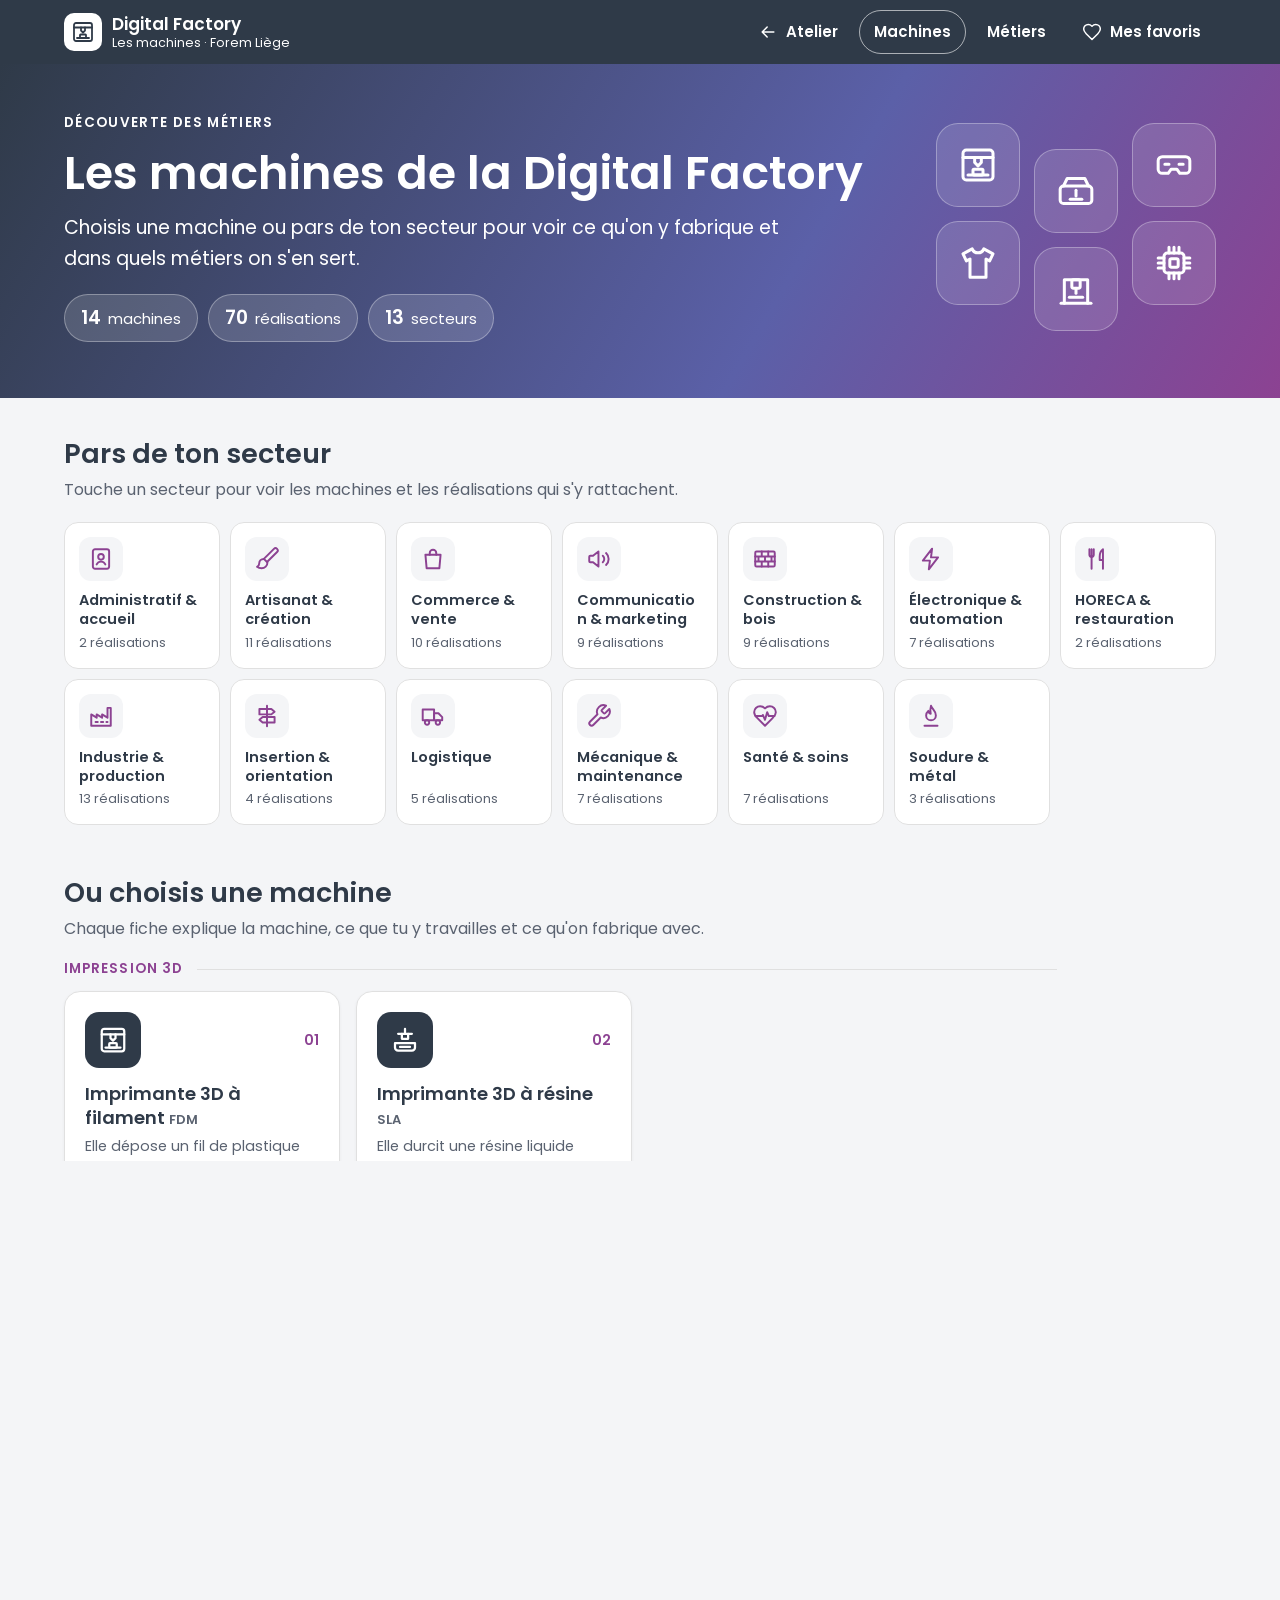
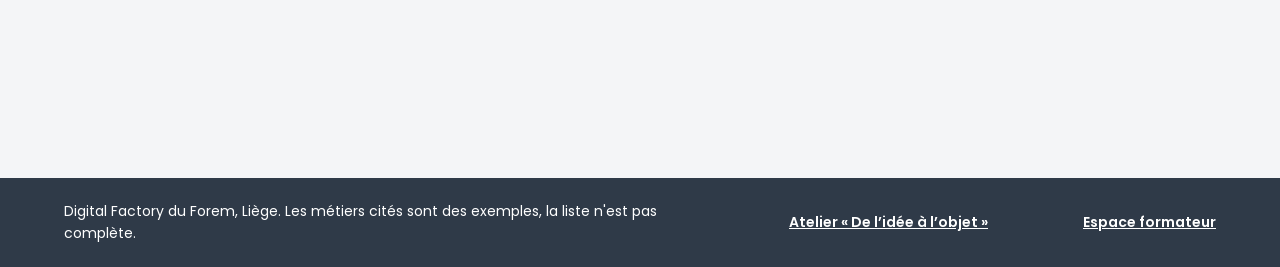
==== commit f44735fb: "Machines DF : nouvelle version avec la page « Métiers liés aux machines » - Métiers par technologie " ====
--- a/machines.html
+++ b/machines.html
@@ -395,6 +395,49 @@
 td.num { font-variant-numeric: tabular-nums; color: var(--violet); font-weight: 700; }
 .note p { color: var(--muted); font-size: 15px; }
 
+/* Métiers liés aux technologies */
+.jobs { display: grid; grid-template-columns: repeat(auto-fit, minmax(min(100%, 340px), 1fr)); gap: 16px; align-items: start; }
+.jobs-penurie { border-color: var(--violet); }
+.jobs-head { display: flex; align-items: center; justify-content: space-between; gap: 10px; flex-wrap: wrap; }
+.badge-penurie {
+  display: inline-flex; align-items: center; padding: 5px 12px; border-radius: 999px;
+  background: var(--violet); color: var(--on-dark); font-size: 13px; font-weight: 700; white-space: nowrap;
+}
+.badge-autres {
+  display: inline-flex; align-items: center; padding: 4px 12px; border-radius: 999px;
+  border: 1.5px solid var(--line); background: var(--bg); color: var(--navy); font-size: 13px; font-weight: 700; white-space: nowrap;
+}
+.jobs-count { font-size: 13px; font-weight: 600; color: var(--muted); }
+.jobs-list { list-style: none; margin: 0; padding: 0; display: flex; flex-direction: column; }
+.jobs-list li { display: flex; flex-direction: column; gap: 2px; padding: 10px 0; border-top: 1px solid var(--line); font-size: 15px; line-height: 1.45; }
+.jobs-list li:first-child { border-top: 0; padding-top: 4px; }
+.job-name { font-weight: 600; color: var(--navy); }
+.job-note { font-size: 13.5px; color: var(--muted); }
+.jobs-empty { font-size: 15px; color: var(--muted); }
+.jobs-foot { display: flex; flex-wrap: wrap; gap: 0 20px; font-size: 14.5px; }
+.jobs-foot a { display: inline-flex; align-items: center; gap: 6px; min-height: 44px; font-weight: 600; }
+.jobs-banner { flex-direction: row; flex-wrap: wrap; align-items: center; gap: 18px 24px; }
+.jobs-banner-ic { width: 56px; height: 56px; border-radius: 16px; background: var(--violet); color: var(--on-dark); display: grid; place-items: center; flex: none; }
+.jobs-banner-text { flex: 1 1 320px; min-width: 0; display: flex; flex-direction: column; gap: 6px; }
+.jobs-banner-text h2 { font-size: clamp(20px, 2.6vw, 24px); font-weight: 700; }
+.jobs-banner .btn { align-self: center; }
+.legend { gap: 14px; }
+.legend-row { display: flex; align-items: flex-start; gap: 8px 12px; flex-wrap: wrap; }
+.legend-row p { flex: 1 1 260px; min-width: 0; font-size: 15px; line-height: 1.55; }
+.legend-note { padding-top: 12px; border-top: 1px solid var(--line); font-size: 14px; line-height: 1.6; color: var(--muted); }
+.tech-groups { display: flex; flex-direction: column; gap: 44px; }
+.tech-group { display: flex; flex-direction: column; gap: 14px; }
+.tech-head { display: flex; flex-direction: column; gap: 10px; }
+.tech-head h2 { font-size: clamp(20px, 2.6vw, 24px); font-weight: 700; }
+.mchips { display: flex; flex-wrap: wrap; gap: 8px; }
+.mchip {
+  display: inline-flex; align-items: center; gap: 8px; min-height: 44px; padding: 0 14px 0 8px; border-radius: 999px;
+  border: 1.5px solid var(--line); background: var(--card); color: var(--navy); font-size: 14px; font-weight: 600; text-decoration: none;
+}
+.mchip:hover { border-color: var(--blue); color: var(--navy); }
+.mchip .ic { width: 28px; height: 28px; border-radius: 8px; background: var(--navy); color: var(--on-dark); display: grid; place-items: center; }
+.tech-all { font-size: 14px; font-weight: 600; color: var(--muted); }
+
 /* Pied de page et message */
 .site-footer { background: var(--navy); color: var(--on-dark); }
 .footer-inner { display: flex; flex-wrap: wrap; align-items: center; justify-content: space-between; gap: 8px 24px; padding-block: 22px; }
@@ -441,6 +484,7 @@
     <nav class="header-nav" aria-label="Navigation principale">
       <a class="hnav" href="index.html#intro" aria-label="Retour à l’atelier De l’idée à l’objet"><svg width="20" height="20" viewBox="0 0 24 24" fill="none" stroke="currentColor" stroke-width="1.8" stroke-linecap="round" stroke-linejoin="round" aria-hidden="true" focusable="false"><path d="M19 12H5M11 6l-6 6 6 6"/></svg><span class="hnav-label">Atelier</span></a>
       <a class="hnav hnav-home" href="#accueil" data-nav="home">Machines</a>
+      <a class="hnav hnav-home" href="#metiers" data-nav="metiers">Métiers</a>
       <a class="hnav" href="#favoris" data-nav="favoris" aria-label="Mes favoris">
         <svg width="20" height="20" viewBox="0 0 24 24" fill="none" stroke="currentColor" stroke-width="1.8" stroke-linecap="round" stroke-linejoin="round" aria-hidden="true" focusable="false"><path d="M19 14c1.5-1.5 3-3.2 3-5.5A5.5 5.5 0 0 0 16.5 3c-1.8 0-3 .5-4.5 2-1.5-1.5-2.7-2-4.5-2A5.5 5.5 0 0 0 2 8.5c0 2.3 1.5 4 3 5.5l7 7z"/></svg>
         <span class="hnav-label">Mes favoris</span>
@@ -510,7 +554,8 @@
     copy: '<rect x="8" y="8" width="12" height="12" rx="2"/><path d="M16 8V6a2 2 0 0 0-2-2H6a2 2 0 0 0-2 2v8a2 2 0 0 0 2 2h2"/>',
     phone: '<rect x="6.5" y="2.5" width="11" height="19" rx="2.5"/><path d="M11 18.5h2"/>',
     home: '<path d="M3 11l9-7 9 7"/><path d="M5.5 9.5V20h13V9.5"/><path d="M10 20v-5h4v5"/>',
-    trash: '<path d="M4 7h16M10 11v6M14 11v6M6 7l1 13h10l1-13M9 7V4h6v3"/>'
+    trash: '<path d="M4 7h16M10 11v6M14 11v6M6 7l1 13h10l1-13M9 7V4h6v3"/>',
+    briefcase: '<rect x="3" y="7" width="18" height="13" rx="2"/><path d="M8 7V5a2 2 0 0 1 2-2h4a2 2 0 0 1 2 2v2"/><path d="M3 12.5h18"/>'
   };
 
   var FAMILLES = [
@@ -829,6 +874,125 @@
       ]
     }
   ];
+
+  /* Métiers liés aux technologies.
+     penurie : métiers de la liste 2026 des métiers en pénurie du Forem.
+     autres : métiers hors de cette liste qui utilisent une technologie proche.
+     Le studio vidéo n'est relié à aucun métier. */
+  var SOURCE_PENURIE = "https://www.leforem.be/documents/citoyens/penuries-liste-metiers-2026.pdf";
+  var INFOS_METIERS = "https://www.leforem.be/infos-metiers/secteurs.html";
+  var TECHNOS = [
+    {
+      id: "laser", nom: "Découpe et gravure laser", machines: ["laser", "graveuse"],
+      penurie: [{ n: "Tôlier industriel / Tôlière industrielle" }, { n: "Serrurier / Serrurière", note: "Lien plus faible" }],
+      autres: [{ n: "Graveur / Graveuse" }, { n: "Maroquinier / Maroquinière" }]
+    },
+    {
+      id: "fraisage", nom: "Fraisage numérique", machines: ["cnc", "cncman"],
+      penurie: [
+        { n: "Régleur-opérateur / Régleuse-opératrice machines-outils" },
+        { n: "Régleur-ajusteur / Régleuse-ajusteuse de machines de production" },
+        { n: "Menuisier / Menuisière d'atelier" },
+        { n: "Menuisier-ébéniste / Menuisière-ébéniste" },
+        { n: "Constructeur / Constructrice de machines" },
+        { n: "Dentiste", note: "Prothèses fabriquées par machine au cabinet" }
+      ],
+      autres: [
+        { n: "Modeleur / Modeleuse de matériaux non métalliques", note: "Calibres et gabarits" },
+        { n: "Technologue orthopédique", note: "Orthèses fraisées" },
+        { n: "Agenceur / Agenceuse d'intérieur" }
+      ]
+    },
+    {
+      id: "impression", nom: "Impression 3D et modélisation", machines: ["fdm", "sla"],
+      penurie: [
+        { n: "Technicien / Technicienne en prothèse dentaire" },
+        { n: "Ergothérapeute", note: "Aides techniques sur mesure" },
+        { n: "Audiologue-audicien / audicienne", note: "Embouts et coques sur mesure" },
+        { n: "Responsable des processus et méthodes de production en industrie" },
+        { n: "Chargé / Chargée de projets en industrie" }
+      ],
+      autres: [
+        { n: "Technicien / Technicienne en fabrication additive" },
+        { n: "Technicien / Technicienne en procédés et méthodes de production" },
+        { n: "Bijoutier / Bijoutière", note: "Modèles pour la fonte" },
+        { n: "Technologue orthopédique" },
+        { n: "Podologue", note: "Semelles sur mesure" }
+      ]
+    },
+    {
+      id: "scan", nom: "Scan 3D et mesure numérique", machines: ["scanner"],
+      penurie: [
+        { n: "Géomètre" },
+        { n: "Dessinateur / Dessinatrice de la construction" },
+        { n: "Métreur / Métreuse" },
+        { n: "Technicien / Technicienne en prothèse dentaire" },
+        { n: "Dentiste", note: "Empreinte optique" },
+        { n: "Audiologue-audicien / audicienne", note: "Empreinte de l'oreille" },
+        { n: "Opticien / Opticienne", note: "Mesures de centrage" },
+        { n: "Technologue en imagerie médicale" }
+      ],
+      autres: [{ n: "Technologue orthopédique" }, { n: "Podologue" }, { n: "Technicien / Technicienne en métrologie" }]
+    },
+    {
+      id: "electronique", nom: "Électronique programmable", machines: ["arduino"],
+      penurie: [
+        { n: "Électromécanicien industriel / Électromécanicienne industrielle" },
+        { n: "Technicien / Technicienne de maintenance industrielle" },
+        { n: "Technicien / Technicienne de maintenance en électronique industrielle" },
+        { n: "Technicien / Technicienne en électricité industrielle" },
+        { n: "Technicien / Technicienne d'appareils électriques et électroniques" },
+        { n: "Dessinateur-concepteur / Dessinatrice-conceptrice en électricité et électronique" },
+        { n: "Installateur électricien / Installatrice électricienne" },
+        { n: "Installateur / Installatrice de systèmes de sécurité" },
+        { n: "Responsable de maintenance industrielle" },
+        { n: "Technicien / Technicienne de maintenance et de diagnostic automobile" }
+      ],
+      autres: [{ n: "Technicien / Technicienne en automatisation industrielle" }, { n: "Concepteur / Conceptrice d'automatisation industrielle" }]
+    },
+    {
+      id: "vr", nom: "Réalité virtuelle", machines: ["vr"],
+      penurie: [
+        { n: "Conducteur / Conductrice de chariots élévateurs" },
+        { n: "Conducteur / Conductrice de chariots à mât rétractable" },
+        { n: "Conducteur / Conductrice de grue mobile" },
+        { n: "Conducteur / Conductrice d'engins de terrassement" },
+        { n: "Soudeur / Soudeuse" },
+        { n: "Infirmier / Infirmière", note: "Outil de formation" },
+        { n: "Aide-soignant / Aide-soignante", note: "Outil de formation" }
+      ],
+      autres: [{ n: "Concepteur / Conceptrice de contenus multimédias", note: "Réalité virtuelle et augmentée" }]
+    },
+    {
+      id: "marquage", nom: "Marquage : vinyle, UV, textile", machines: ["vinyle", "uv", "dtf"],
+      penurie: [],
+      autres: [{ n: "Opérateur / Opératrice print & sign" }, { n: "Graphiste infographiste" }]
+    },
+    {
+      id: "thermo", nom: "Thermoformage", machines: ["thermo"],
+      penurie: [{ n: "Ergothérapeute", note: "Orthèses" }],
+      autres: [{ n: "Opérateur / Opératrice de transformation de plastiques et caoutchouc" }]
+    },
+    {
+      id: "plan", nom: "Lecture de plan, vision 3D, gabarits", machines: [],
+      penurie: [
+        { n: "Maçon / Maçonne" },
+        { n: "Carreleur / Carreleuse" },
+        { n: "Charpentier / Charpentière" },
+        { n: "Coffreur-bétonneur / Coffreuse-bétonneuse" },
+        { n: "Couvreur / Couvreuse de toits" },
+        { n: "Poseur / Poseuse de revêtements de sol en bois" },
+        { n: "Plafonneur / Plafonneuse" },
+        { n: "Monteur / Monteuse de structures bois" },
+        { n: "Chef / Cheffe de chantier" },
+        { n: "Conducteur / Conductrice de chantier" },
+        { n: "Architecte" }
+      ],
+      autres: [{ n: "Maquettiste en architecture" }, { n: "Agenceur / Agenceuse d'intérieur" }]
+    }
+  ];
+  var TECHNO_BY_MACHINE = {};
+  TECHNOS.forEach(function (tq) { tq.machines.forEach(function (mid) { TECHNO_BY_MACHINE[mid] = tq; }); });
 
   /* Index et compteurs */
   var MACHINES_BY_ID = {}, SECTEURS_BY_ID = {}, FAMILLES_BY_ID = {};
@@ -912,6 +1076,7 @@
     if (!h || h === "accueil") return { view: "home" };
     if (h === "favoris") return { view: "favoris" };
     if (h === "formateur") return { view: "formateur" };
+    if (h === "metiers") return { view: "metiers" };
     if ((m = h.match(/^machine-([a-z0-9]+)$/)) && MACHINES_BY_ID[m[1]]) return { view: "machine", id: m[1] };
     if ((m = h.match(/^secteur-([a-z0-9]+)$/)) && SECTEURS_BY_ID[m[1]]) return { view: "secteur", id: m[1] };
     if ((m = h.match(/^selection-([a-z0-9-]+)$/))) {
@@ -1028,6 +1193,12 @@
       '<section class="block" aria-labelledby="t-machines">' +
       '<div class="block-head"><h2 id="t-machines">Ou choisis une machine</h2><p>Chaque fiche explique la machine, ce que tu y travailles et ce qu' + "'" + "on fabrique avec.</p></div>" +
       '<div class="machines">' + groups + "</div></section>" +
+      '<section class="block" aria-labelledby="t-metiers-home"><div class="panel jobs-banner">' +
+      '<span class="jobs-banner-ic">' + svg("briefcase", 28) + "</span>" +
+      '<div class="jobs-banner-text"><h2 id="t-metiers-home">' + t("Quels métiers utilisent ces technologies ?") + "</h2>" +
+      "<p>" + t("Découvre les métiers liés à chaque machine, dont ceux pour lesquels les employeurs wallons ont du mal à recruter (liste du Forem 2026).") + "</p></div>" +
+      '<a class="btn" href="#metiers">Voir les métiers ' + svg("arrow-right", 18) + "</a>" +
+      "</div></section>" +
       '<section class="block no-print" aria-labelledby="t-emporter">' +
       '<div class="block-head"><h2 id="t-emporter">Emporte l' + "'" + 'appli</h2><p>Elle marche aussi sur ton téléphone, à la Digital Factory comme chez toi.</p></div>' +
       '<div class="takeaway">' +
@@ -1081,6 +1252,7 @@
     var prev = MACHINES[(m.index - 1 + n) % n];
     var next = MACHINES[(m.index + 1) % n];
     var fav = isFav(id);
+    var tech = TECHNO_BY_MACHINE[id];
     return '<section class="fiche-hero"><div class="wrap fiche-hero-inner">' +
       '<div class="fiche-top">' +
       '<a class="back" href="#accueil">' + svg("arrow-left", 20) + " Toutes les machines</a>" +
@@ -1102,6 +1274,7 @@
       '<button type="button" class="jump" data-action="jump" data-target="s-bref">En bref</button>' +
       '<button type="button" class="jump" data-action="jump" data-target="s-competences">Ce que tu travailles</button>' +
       '<button type="button" class="jump" data-action="jump" data-target="s-realisations">Réalisations · ' + m.realisations.length + "</button>" +
+      (tech ? '<button type="button" class="jump" data-action="jump" data-target="s-metiers">Métiers</button>' : "") +
       '<button type="button" class="jump" data-action="jump" data-target="s-securite">Sécurité</button>' +
       "</div></div></nav>" +
       '<div class="wrap page">' +
@@ -1115,12 +1288,70 @@
       '<section class="block section" id="s-realisations" aria-labelledby="t-real"><div class="block-head"><h2 id="t-real">Ce qu' + "'" + "on fabrique avec, dans les métiers</h2><p>" +
       t(m.realisations.length + " exemples concrets. « Voir en photo » ouvre une recherche d'images sur Google.") + "</p></div>" +
       '<div class="grid-real">' + m.realisations.map(function (r) { return realCard(m, r, null, false); }).join("") + "</div></section>" +
+      (tech ? jobsSection(tech) : "") +
       '<section class="block section" id="s-securite" aria-labelledby="t-secu"><div class="block-head"><h2 id="t-secu">Sécurité</h2><p>Les règles à suivre avec cette machine à la Digital Factory.</p></div>' +
       '<div class="panel"><ul class="safety-list">' + m.securite.map(function (s) { return "<li>" + t(s) + "</li>"; }).join("") + "</ul></div></section>" +
       '<nav class="prevnext no-print" aria-label="Autres machines">' +
       '<a class="pn lift" href="#machine-' + prev.id + '"><span class="pn-dir">' + svg("arrow-left", 18) + " Machine précédente</span><span class=\"pn-name\">" + t(prev.nom) + "</span></a>" +
       '<a class="pn pn-next lift" href="#machine-' + next.id + '"><span class="pn-dir">Machine suivante ' + svg("arrow-right", 18) + "</span><span class=\"pn-name\">" + t(next.nom) + "</span></a>" +
       "</nav>" +
+      "</div>";
+  }
+
+  /* Métiers : rubrique des fiches et page de synthèse */
+  function jobItems(list) {
+    return list.map(function (j) {
+      return '<li><span class="job-name">' + t(j.n) + "</span>" + (j.note ? '<span class="job-note">' + t(j.note) + "</span>" : "") + "</li>";
+    }).join("");
+  }
+  function jobsPanels(tq) {
+    var p = tq.penurie, a = tq.autres;
+    return '<div class="jobs">' +
+      '<div class="panel jobs-panel jobs-penurie">' +
+      '<div class="jobs-head"><span class="badge-penurie">En pénurie 2026</span><span class="jobs-count">' + (p.length ? plural(p.length, "métier", "métiers") : "") + "</span></div>" +
+      (p.length ? '<ul class="jobs-list">' + jobItems(p) + "</ul>" : '<p class="jobs-empty">Aucun métier de la liste 2026 ne correspond à cette technologie.</p>') +
+      "</div>" +
+      '<div class="panel jobs-panel">' +
+      '<div class="jobs-head"><span class="badge-autres">Autres métiers proches</span><span class="jobs-count">' + plural(a.length, "métier", "métiers") + "</span></div>" +
+      '<ul class="jobs-list">' + jobItems(a) + "</ul>" +
+      "</div></div>";
+  }
+  function jobsSection(tq) {
+    return '<section class="block section" id="s-metiers" aria-labelledby="t-metiers">' +
+      '<div class="block-head"><h2 id="t-metiers">Les métiers liés à cette technologie</h2>' +
+      "<p>" + t("Technologie : " + tq.nom + ". Ces métiers utilisent une technologie proche ou demandent le même type de compétences. Le badge « En pénurie 2026 » signale un métier pour lequel les employeurs wallons ont du mal à recruter, selon le Forem.") + "</p></div>" +
+      jobsPanels(tq) +
+      '<p class="jobs-foot no-print"><a href="#metiers">' + svg("briefcase", 18) + " Tous les métiers liés aux machines</a>" +
+      '<a href="' + INFOS_METIERS + '" target="_blank" rel="noopener">Infos Métiers du Forem</a></p>' +
+      "</section>";
+  }
+  function viewMetiers() {
+    var uniques = [];
+    TECHNOS.forEach(function (tq) {
+      tq.penurie.forEach(function (j) { if (uniques.indexOf(j.n) === -1) uniques.push(j.n); });
+    });
+    var groups = TECHNOS.map(function (tq) {
+      var chips = tq.machines.length
+        ? tq.machines.map(function (mid) {
+            return '<a class="mchip" href="#machine-' + mid + '"><span class="ic">' + mIcon(mid, 16) + "</span>" + t(MACHINES_BY_ID[mid].nom) + "</a>";
+          }).join("")
+        : '<span class="tech-all">Avec toutes les machines de fabrication</span>';
+      return '<section class="tech-group" aria-labelledby="tg-' + tq.id + '">' +
+        '<div class="tech-head"><h2 id="tg-' + tq.id + '">' + t(tq.nom) + '</h2><div class="mchips">' + chips + "</div></div>" +
+        jobsPanels(tq) +
+        "</section>";
+    }).join("");
+    return subhero("Orientation", "Les métiers liés aux machines",
+        t("Pour chaque technologie de la Digital Factory, les métiers qui l'utilisent ou qui demandent le même type de compétences. " + uniques.length + " d'entre eux figurent dans la liste 2026 des métiers en pénurie en Wallonie."),
+        svg("briefcase", 34), "#accueil", "Accueil") +
+      '<div class="wrap page">' +
+      '<div class="panel legend">' +
+      '<div class="legend-row"><span class="badge-penurie">En pénurie 2026</span><p>' + t("Métier pour lequel les employeurs wallons ont du mal à recruter, selon la liste du Forem (144 métiers).") + "</p></div>" +
+      '<div class="legend-row"><span class="badge-autres">Autres métiers proches</span><p>' + t("Métier hors de cette liste qui utilise une technologie proche. Être hors liste ne veut pas dire qu'il ne recrute pas.") + "</p></div>" +
+      '<p class="legend-note">' + t("Ces liens sont une proposition de la Digital Factory. Ils montrent une technologie proche ou des compétences communes, et ne remplacent pas une formation au métier.") +
+      ' <a href="' + SOURCE_PENURIE + '" target="_blank" rel="noopener">Liste 2026 du Forem</a> · <a href="' + INFOS_METIERS + '" target="_blank" rel="noopener">Infos Métiers</a></p>' +
+      "</div>" +
+      '<div class="tech-groups">' + groups + "</div>" +
       "</div>";
   }
 
@@ -1206,11 +1437,11 @@
       '<p class="form-msg" id="adresse-msg" role="status"></p>' +
       "</form></div></section>" +
       '<section class="block" aria-labelledby="t-codes"><div class="block-head"><h2 id="t-codes">Ouvrir directement une fiche</h2>' +
-      "<p>Ajoute le code à la fin de l" + "'" + "adresse de l" + "'" + "appli. Pour une sélection, enchaîne les codes, par exemple <code>#selection-laser-cnc-vr</code>. Les anciens liens <code>?m=fdm,sla</code> fonctionnent toujours.</p></div>" +
+      "<p>Ajoute le code à la fin de l" + "'" + "adresse de l" + "'" + "appli. Pour une sélection, enchaîne les codes, par exemple <code>#selection-laser-cnc-vr</code>. Les anciens liens <code>?m=fdm,sla</code> fonctionnent toujours. La page des métiers s'ouvre avec <code>#metiers</code>.</p></div>" +
       '<div class="table-wrap"><table><thead><tr><th scope="col">N°</th><th scope="col">Machine</th><th scope="col">Lien direct</th><th scope="col">Ancien format</th></tr></thead><tbody>' + rows + "</tbody></table></div></section>" +
       '<section class="block" aria-labelledby="t-scodes"><div class="block-head"><h2 id="t-scodes">Ouvrir directement un secteur</h2></div>' +
       '<div class="table-wrap"><table><thead><tr><th scope="col">Secteur</th><th scope="col">Lien direct</th></tr></thead><tbody>' + srows + "</tbody></table></div></section>" +
-      '<section class="block"><div class="panel note"><p>' + t("Les métiers cités sont indicatifs : adapte-les au Centre de compétence visé. Les consignes de sécurité reprennent les fiches machines de la Digital Factory.") + "</p></div></section>" +
+      '<section class="block"><div class="panel note"><p>' + t("Les métiers cités sont indicatifs : adapte-les au Centre de compétence visé. Les métiers en pénurie viennent de la liste 2026 du Forem (144 métiers) ; les liens entre technologies et métiers sont une proposition de la Digital Factory. Les consignes de sécurité reprennent les fiches machines de la Digital Factory.") + "</p></div></section>" +
       "</div>";
   }
 
@@ -1301,7 +1532,7 @@
   var app = document.getElementById("app");
   var favs = loadFavs();
   var lastKey = null;
-  var TITRES = { home: "Machines de la Digital Factory", favoris: "Mes favoris · Machines DF", formateur: "Espace formateur · Machines DF", selection: "Sélection · Machines DF" };
+  var TITRES = { home: "Machines de la Digital Factory", favoris: "Mes favoris · Machines DF", formateur: "Espace formateur · Machines DF", selection: "Sélection · Machines DF", metiers: "Métiers liés aux machines · Machines DF" };
 
   function updateCount() {
     var c = document.getElementById("fav-count");
@@ -1311,7 +1542,7 @@
     if (link) link.setAttribute("aria-label", favs.length ? "Mes favoris, " + plural(favs.length, "machine", "machines") : "Mes favoris");
   }
   function setNavCurrent(view) {
-    var map = { home: "home", favoris: "favoris" };
+    var map = { home: "home", favoris: "favoris", metiers: "metiers" };
     Array.prototype.forEach.call(document.querySelectorAll("[data-nav]"), function (a) {
       if (a.getAttribute("data-nav") === map[view]) a.setAttribute("aria-current", "page");
       else a.removeAttribute("aria-current");
@@ -1328,6 +1559,7 @@
     else if (r.view === "favoris") html = viewFavoris();
     else if (r.view === "selection") html = viewSelection(r.ids);
     else if (r.view === "formateur") html = viewFormateur();
+    else if (r.view === "metiers") html = viewMetiers();
     else html = viewHome();
     var y = window.scrollY || 0;
     app.classList.toggle("no-anim", !!opts.keepScroll);
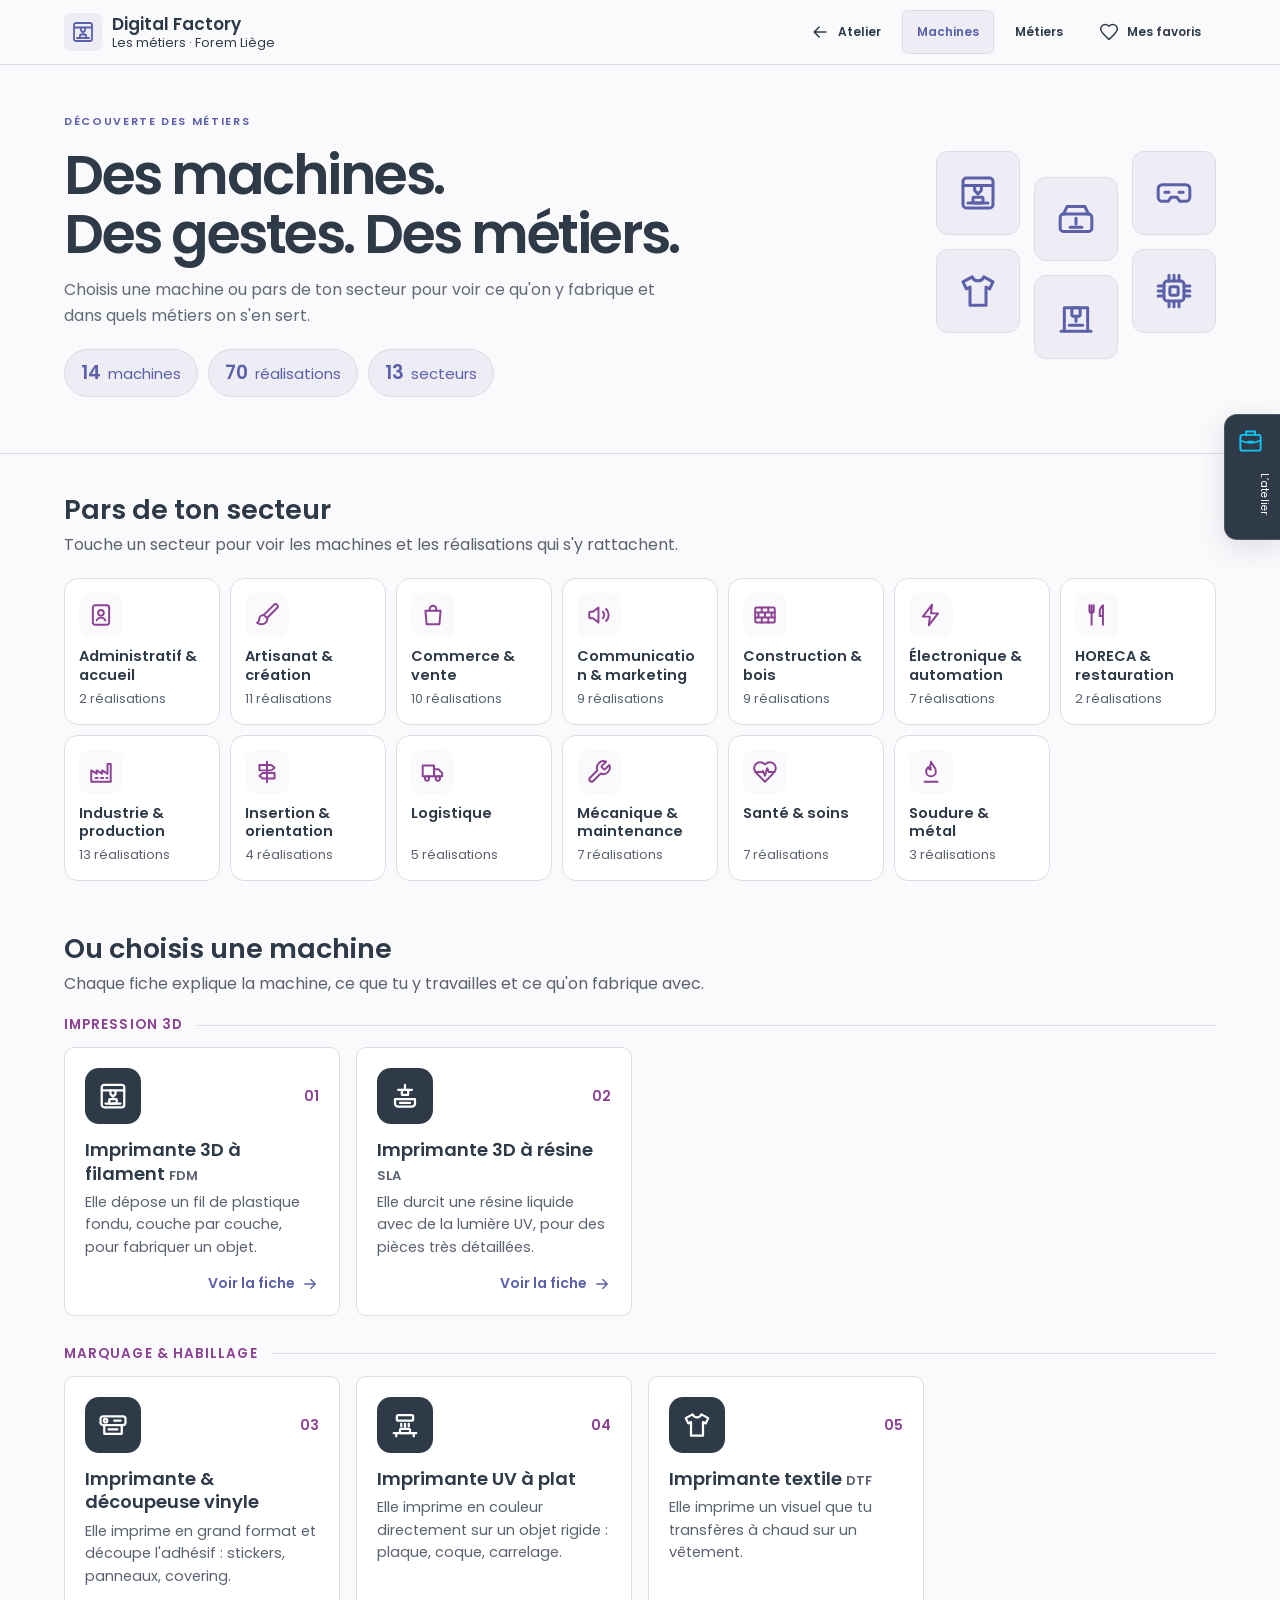
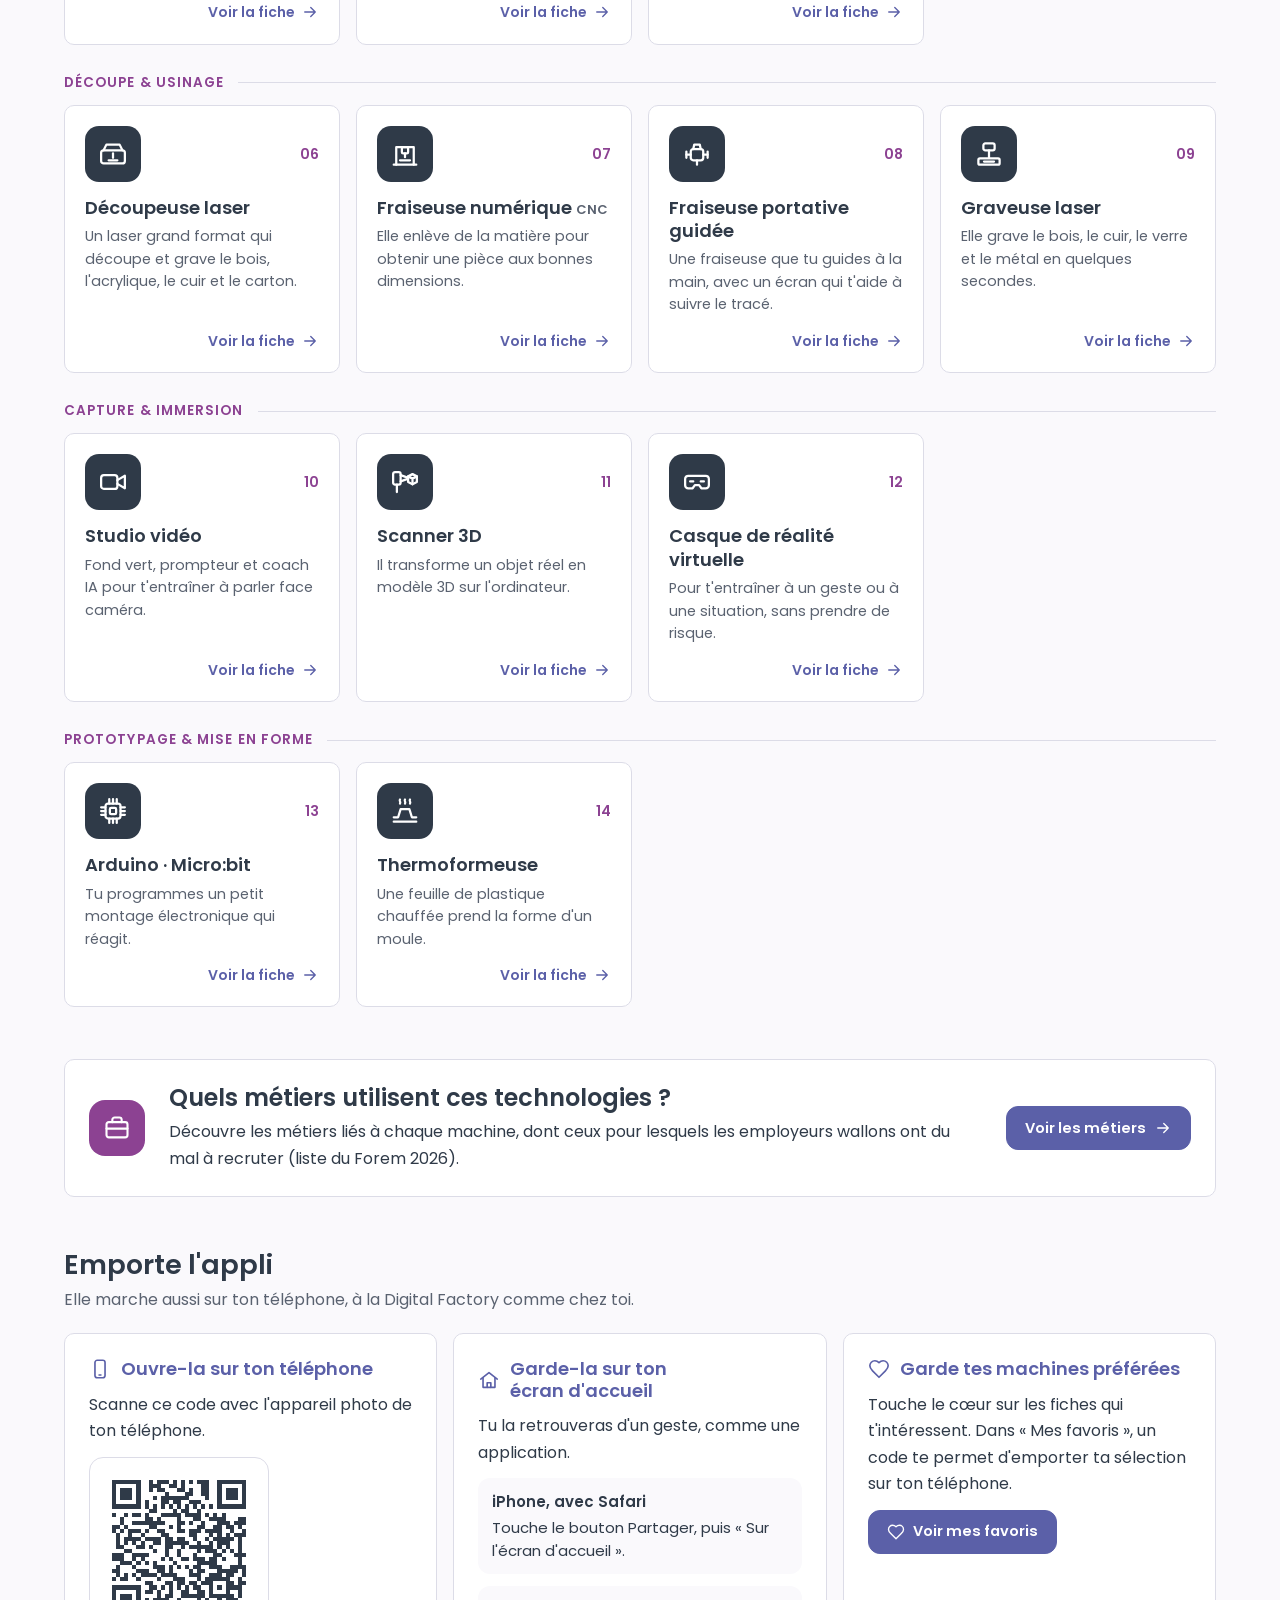
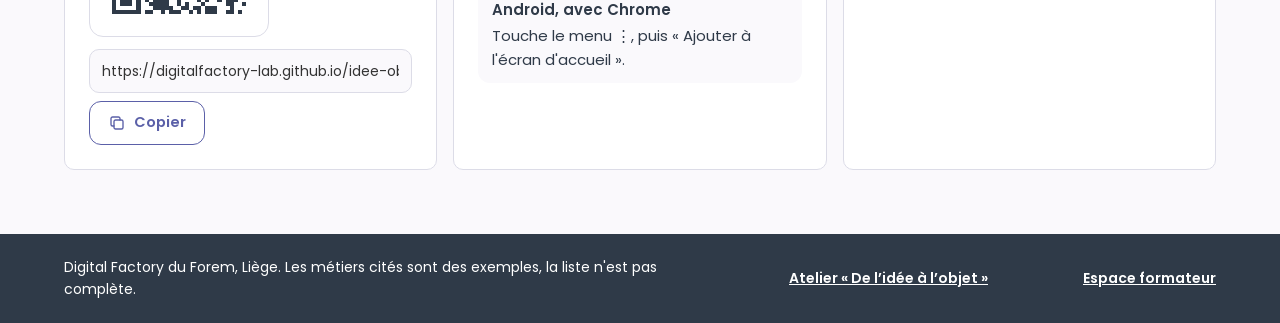
==== commit 8af7e3fc: "Harmonise l’atelier DF et clarifie le parcours 3D, laser et UV Unifie les composants et les outils, " ====
--- a/machines.html
+++ b/machines.html
@@ -5,11 +5,11 @@
 <meta name="viewport" content="width=device-width, initial-scale=1, viewport-fit=cover">
 <meta name="description" content="Les 14 machines de la Digital Factory du Forem : ce qu'on y fabrique, ce qu'on y apprend et les métiers qui les utilisent.">
 <meta name="theme-color" content="#2f3a48">
-<meta name="apple-mobile-web-app-title" content="Machines DF">
+<meta name="apple-mobile-web-app-title" content="Les métiers DF">
 <link rel="icon" type="image/svg+xml" href="data:image/svg+xml,%3Csvg xmlns='http://www.w3.org/2000/svg' viewBox='0 0 24 24'%3E%3Crect width='24' height='24' rx='5' fill='%232f3a48'/%3E%3Cg transform='translate(4 4) scale(.6667)' fill='none' stroke='%23ffffff' stroke-width='2' stroke-linecap='round' stroke-linejoin='round'%3E%3Crect x='3' y='3' width='18' height='18' rx='2'/%3E%3Cpath d='M3 7.5h18M10 7.5v3l2 2 2-2v-3M6 18h12'/%3E%3C/g%3E%3C/svg%3E">
 <link rel="icon" type="image/png" sizes="192x192" href="[data-uri]">
 <link rel="apple-touch-icon" href="[data-uri]">
-<title>Machines de la Digital Factory</title>
+<title>Les métiers · Digital Factory</title>
 <style>@font-face{font-family:Poppins;src:url('assets/poppins-regular.ttf') format('truetype');font-weight:400 500;font-display:swap}@font-face{font-family:Poppins;src:url('assets/poppins-semibold.ttf') format('truetype');font-weight:600 900;font-display:swap}</style>
 <style>
 /* Mise en page : en-tête bleu foncé collant, bandeaux en dégradé de marque, cartes blanches sur fond clair ; tout passe sur une colonne au téléphone.
@@ -472,17 +472,19 @@
   #app > * { animation: none !important; }
 }
 </style>
+<link rel="stylesheet" href="design.css?v=df-20261105-1">
+<script defer src="navigation.js?v=df-20261105-1"></script>
 </head>
-<body>
+<body data-df-page="metiers">
 <button type="button" class="skip" data-action="skip">Aller au contenu</button>
 <header class="site-header">
   <div class="wrap header-inner">
     <a class="brand" href="#accueil">
       <span class="brand-mark" aria-hidden="true"><svg width="24" height="24" viewBox="0 0 24 24" fill="none" stroke="currentColor" stroke-width="1.8" stroke-linecap="round" stroke-linejoin="round" focusable="false"><rect x="3" y="3" width="18" height="18" rx="2"/><path d="M3 7.5h18"/><path d="M10 7.5v3l2 2 2-2v-3"/><path d="M6 18h12"/><rect x="9" y="14.5" width="6" height="3.5" rx="0.6"/></svg></span>
-      <span class="brand-text"><strong>Digital Factory</strong><span>Les machines · Forem Liège</span></span>
+      <span class="brand-text"><strong>Digital Factory</strong><span>Les métiers · Forem Liège</span></span>
     </a>
     <nav class="header-nav" aria-label="Navigation principale">
-      <a class="hnav" href="index.html#intro" aria-label="Retour à l’atelier De l’idée à l’objet"><svg width="20" height="20" viewBox="0 0 24 24" fill="none" stroke="currentColor" stroke-width="1.8" stroke-linecap="round" stroke-linejoin="round" aria-hidden="true" focusable="false"><path d="M19 12H5M11 6l-6 6 6 6"/></svg><span class="hnav-label">Atelier</span></a>
+      <a class="hnav" data-return-workshop href="index.html#intro" aria-label="Retour à l’atelier De l’idée à l’objet"><svg width="20" height="20" viewBox="0 0 24 24" fill="none" stroke="currentColor" stroke-width="1.8" stroke-linecap="round" stroke-linejoin="round" aria-hidden="true" focusable="false"><path d="M19 12H5M11 6l-6 6 6 6"/></svg><span class="hnav-label">Atelier</span></a>
       <a class="hnav hnav-home" href="#accueil" data-nav="home">Machines</a>
       <a class="hnav hnav-home" href="#metiers" data-nav="metiers">Métiers</a>
       <a class="hnav" href="#favoris" data-nav="favoris" aria-label="Mes favoris">
@@ -1180,7 +1182,7 @@
     return '<section class="hero"><div class="wrap hero-inner">' +
       '<div class="hero-text">' +
       '<p class="eyebrow">Découverte des métiers</p>' +
-      '<h1 tabindex="-1">Les machines de la Digital Factory</h1>' +
+      '<h1 tabindex="-1">Des machines.<br>Des gestes. Des métiers.</h1>' +
       '<p class="lead">Choisis une machine ou pars de ton secteur pour voir ce qu' + "'" + 'on y fabrique et dans quels métiers on s' + "'" + 'en sert.</p>' +
       '<ul class="stats"><li><strong>' + MACHINES.length + "</strong> machines</li><li><strong>" + TOTAL_REAL + "</strong> réalisations</li><li><strong>" + SECTEURS.length + "</strong> secteurs</li></ul>" +
       "</div>" +
@@ -1532,7 +1534,7 @@
   var app = document.getElementById("app");
   var favs = loadFavs();
   var lastKey = null;
-  var TITRES = { home: "Machines de la Digital Factory", favoris: "Mes favoris · Machines DF", formateur: "Espace formateur · Machines DF", selection: "Sélection · Machines DF", metiers: "Métiers liés aux machines · Machines DF" };
+  var TITRES = { home: "Les métiers · Digital Factory", favoris: "Mes favoris · Digital Factory", formateur: "Espace formateur · Digital Factory", selection: "Sélection · Digital Factory", metiers: "Métiers liés aux machines · Digital Factory" };
 
   function updateCount() {
     var c = document.getElementById("fav-count");
@@ -1566,8 +1568,8 @@
     app.innerHTML = html;
     setNavCurrent(r.view);
     fillQrs();
-    if (r.view === "machine") document.title = MACHINES_BY_ID[r.id].nom + " · Machines DF";
-    else if (r.view === "secteur") document.title = SECTEURS_BY_ID[r.id].nom + " · Machines DF";
+    if (r.view === "machine") document.title = MACHINES_BY_ID[r.id].nom + " · Digital Factory";
+    else if (r.view === "secteur") document.title = SECTEURS_BY_ID[r.id].nom + " · Digital Factory";
     else document.title = TITRES[r.view] || TITRES.home;
     if (opts.keepScroll) {
       window.scrollTo(0, y);
@@ -1678,3 +1680,4 @@
 </script>
 </body>
 </html>
+
--- a/design.css
+++ b/design.css
@@ -0,0 +1,122 @@
+/* Digital Factory — shared interface, distinct from printable artwork. */
+:root{--df-ink:#2f3a48;--df-purple:#5b60a8;--df-accent:#8c4292;--df-flash:#11c6f4;--df-paper:#faf9fc;--df-line:#dcdce7;--df-wash:#eeedf6}
+[data-df-page]{color:var(--df-ink);background:var(--df-paper)}
+[data-df-page] button,[data-df-page] a{-webkit-tap-highlight-color:transparent}
+[data-df-page] :is(button,a,input,select,textarea):focus-visible{outline:3px solid #007fbd;outline-offset:4px}
+/* Stable workshop shell. */
+[data-df-page^=part] .topbar{height:auto;min-height:94px;padding:16px 3.2vw;gap:20px}
+[data-df-page^=part] .brand{flex-shrink:0}
+.route-switch{display:flex;gap:4px;padding:4px;border:1px solid var(--df-line);border-radius:10px;background:#fff}
+.route-switch a{display:flex;align-items:center;gap:9px;text-decoration:none;font-size:12px;font-weight:600;padding:10px 13px;min-height:42px;border-radius:6px;white-space:nowrap}
+.route-switch a>span{font-size:10px;opacity:.7}
+.route-switch a[aria-current]{background:var(--df-ink);color:white}
+.route-switch a:hover{background:var(--df-wash);color:var(--df-ink)}
+.route-menu{display:inline-flex;align-items:center;justify-content:center;gap:12px;min-height:44px;padding:10px 14px;border:1px solid var(--df-line);border-radius:6px;background:#fff;font:600 12px Poppins,Arial,sans-serif;cursor:pointer;color:var(--df-ink)}
+[data-df-page^=part] .toptools{gap:6px}[data-df-page^=part] .quiet{font-size:12px;padding:10px}[data-df-page^=part] .clock{font-size:12px;min-width:96px;padding:12px}
+[data-df-page^=part] #stage{max-width:1600px;margin:auto;padding:28px 3.2vw 36px;min-height:calc(100svh - 244px)}
+[data-df-page^=part] .kicker-line{margin-bottom:20px}
+[data-df-page^=part] .section-head{align-items:end;gap:30px;margin:8px 0 26px}
+[data-df-page^=part] .section-head h2{font-size:clamp(34px,4vw,62px);line-height:1.06}
+[data-df-page^=part] .section-head .lede{font-size:17px;line-height:1.55;color:#616a77}
+[data-df-page^=part] .bottom{position:sticky;bottom:0;z-index:20;background:rgba(250,249,252,.97);backdrop-filter:blur(12px);padding:14px 3.2vw;min-height:82px;box-shadow:0 -6px 24px #2f3a4805}
+[data-df-page^=part] :is(.next,.primary){color:#fff;border-radius:7px;min-height:48px;gap:20px;transition:background .2s,transform .2s}
+[data-df-page^=part] :is(.next,.primary):hover{background:var(--df-ink);transform:translateY(-1px)}
+[data-df-page^=part] :is(.nav-arrow,.quiet,.clock){border-radius:7px}
+[data-df-page^=part] .tabbar{gap:6px;padding:5px;background:var(--df-wash);border:0;border-radius:9px;margin:20px 0}
+[data-df-page^=part] .tab{flex:1;border-radius:6px;font-size:14px;min-height:44px;white-space:nowrap}
+[data-df-page^=part] .tab[aria-pressed=true]{background:var(--df-purple);color:white}
+[data-df-page^=part] :is(.step-btn,.pill,.p2-mat){transition:background .2s,border-color .2s;border-color:var(--df-line)}
+[data-df-page^=part] .step-btn{border-radius:8px;background:#fff;min-height:62px}
+[data-df-page^=part] .step-btn[aria-pressed=true]{background:var(--df-purple);color:#fff;border-color:var(--df-purple)}
+[data-df-page^=part] .step-btn>span{flex-shrink:0}
+[data-df-page^=part] .pill{border-radius:7px;background:#fff}
+[data-df-page^=part] .pill[aria-pressed=true]{background:var(--df-ink);color:white}
+[data-df-page^=part] .notice{background:var(--df-wash);border-radius:0 7px 7px 0;color:var(--df-ink)}
+[data-df-page^=part] .challenge .symbol{color:white;flex-shrink:0}
+[data-df-page^=part] .process-copy{gap:16px}
+[data-df-page^=part] .process-copy .lede{font-size:18px;line-height:1.65}
+[data-df-page^=part] :is(.case-photo,.first-layers-photo,.practical-example,.layer-demo,.closing-card){border-radius:10px}
+[data-df-page^=part] .workshop-note{background:var(--df-ink);border-radius:10px;color:white}
+[data-df-page^=part] .workshop-note .micro{color:var(--df-flash)}
+[data-df-page^=part] .workshop-note .primary{background:var(--df-purple)}
+[data-df-page^=part] .workshop-note h2{line-height:1.12}
+[data-df-page^=part] .finish h1{font-size:clamp(42px,4.6vw,70px);line-height:1.05}
+[data-df-page^=part] .finish-tag{color:var(--df-purple);background:var(--df-wash);font-size:11px;letter-spacing:.1em;border-radius:4px}
+/* Keep the introduction spare, with two clear choices. */
+[data-df-page^=part] .intro-screen{padding:30px 6vw 36px;gap:20px}
+[data-df-page^=part] .intro-content{padding-top:14px}
+[data-df-page^=part] .intro-title{font-size:clamp(48px,7.5vw,118px)}
+[data-df-page^=part] .intro-layers{max-height:21svh;margin-top:4px}
+.intro-journey{width:100%;max-width:1080px}
+.journey-label{font:600 10px/1.6 Poppins,Arial,sans-serif;letter-spacing:.15em;color:#606979;margin:0 0 12px}
+[data-df-page^=part] .intro-choices{display:grid;grid-template-columns:1fr 1fr;gap:18px;align-items:center}
+.route-card{display:flex;align-items:center;gap:18px;border:1px solid var(--df-line);background:#fff;border-radius:10px;padding:20px 24px;min-height:108px;color:var(--df-ink);text-align:left;text-decoration:none;font-family:inherit;cursor:pointer;transition:transform .2s,border-color .2s,box-shadow .2s}
+.route-card:hover{transform:translateY(-3px);border-color:var(--df-purple);box-shadow:0 8px 24px #5b60a810}
+.route-index{font-size:26px;font-weight:600;letter-spacing:-.05em;color:var(--df-purple)}
+.route-card strong{display:block;font-size:17px;line-height:1.4}.route-card small{display:block;font-size:12px;line-height:1.6;color:#636d7a;margin-top:4px}
+.route-arrow{margin-left:auto;font-size:24px;color:var(--df-purple)}
+.intro-description{font-size:16px;line-height:1.6;margin:0 0 18px;color:#636d7a}.intro-back{font-size:13px;text-underline-offset:5px;justify-self:start;padding:14px}
+.part-bridge{display:flex;align-items:center;gap:17px;margin-top:22px;padding:20px;border:1px solid var(--df-line);border-left:3px solid var(--df-purple);border-radius:8px;text-decoration:none;background:#fff}
+.bridge-number{font-size:34px;color:var(--df-purple);font-weight:600}.part-bridge small{display:block;font-size:9px;letter-spacing:.13em;color:#616a77}.part-bridge strong{display:block;font-size:16px;margin:4px 0}.part-bridge span span{font-size:12px;line-height:1.6;display:block;color:#616a77}.part-bridge b{margin-left:auto;font-size:24px;color:var(--df-purple)}
+/* Part 2: lighter cards and clearer reading order. */
+.p2-duo{gap:22px}
+.p2-machine,.p2-machine.uv{position:relative;background:#fff;color:var(--df-ink);border:1px solid var(--df-line);border-top:3px solid var(--df-purple);border-radius:10px;padding:26px;gap:15px}
+.p2-machine.uv{border-top-color:var(--df-accent)}
+.p2-machine .eyebrow,.p2-machine.uv .eyebrow{color:var(--df-purple);font-size:11px}
+.p2-machine.uv .eyebrow{color:var(--df-accent)}
+.p2-machine h3{font-size:27px;line-height:1.15}.p2-machine p{color:#616a77;font-size:15px;line-height:1.65}
+.p2-machine ul{font-size:14px;line-height:1.8;padding-top:12px;border-top:1px solid var(--df-line)}
+.p2-quiz{background:#fff;border-radius:10px;padding:12px 24px;margin-top:26px}
+.p2-quiz-head{padding:8px 0 16px}.p2-need{font-size:15px}.p2-quiz-row{padding:16px 0}
+.p2-quiz-choices .pill{min-width:62px;padding:10px 14px;font-size:12px}
+.p2-materials{gap:10px}.p2-mat{background:#fff;border-radius:8px;font-size:13px;min-height:58px}.p2-mat[aria-pressed=true]{background:var(--df-purple);border-color:var(--df-purple)}
+.p2-mat-card{background:#fff;border:1px solid var(--df-line);border-radius:10px;padding:28px;margin-top:20px}
+.p2-verdicts>div{background:var(--df-wash);padding:18px}.p2-mat-card>.body{font-size:16px;line-height:1.7;max-width:900px}
+.p2-case-id h3{font-size:26px}.p2-case-photo img{aspect-ratio:4/3}
+.p2-create li{padding:17px 20px}.p2-create li>span{background:var(--df-wash);color:var(--df-purple);border-radius:6px}.p2-create li:last-child>span{color:white}
+/* Persistent, animated entrance; never flashes continuously. */
+.df-metiers-dock{position:fixed;right:0;top:46%;z-index:35;display:flex;align-items:center;gap:10px;padding:12px 13px 12px 12px;border:1px solid #ffffff26;border-right:0;border-radius:13px 0 0 13px;background:var(--df-ink);color:#fff!important;text-decoration:none;box-shadow:0 8px 28px #2f3a4824;font-family:Poppins,Arial,sans-serif;animation:dock-arrive .7s .6s both;transition:padding .2s,background .2s}
+.df-metiers-dock:hover,.df-metiers-dock:focus-visible{padding-right:23px;background:var(--df-purple)}
+.dock-icon{width:27px;height:27px;color:var(--df-flash);flex-shrink:0}.dock-icon svg{width:100%;height:100%}.dock-copy{display:grid;gap:2px}.dock-copy small{font-size:8px;letter-spacing:.15em;color:#cbd3df;line-height:1.4}.dock-copy strong{font-size:12px;line-height:1.4;font-weight:600}.dock-arrow{font-size:17px;color:var(--df-flash)}
+@keyframes dock-arrive{from{transform:translateX(110%)}to{transform:translateX(0)}}
+/* Shared all-step navigator. */
+.journey-dialog{border:1px solid var(--df-line);border-radius:14px;background:var(--df-paper);color:var(--df-ink);padding:28px;width:min(860px,calc(100% - 28px));max-width:860px;max-height:88svh;font-family:Poppins,Arial,sans-serif;box-shadow:0 24px 100px #0003;overflow:auto}
+.journey-dialog::backdrop{background:#1f2636b3;backdrop-filter:blur(6px)}
+.journey-head{display:flex;justify-content:space-between;align-items:start;gap:20px}.journey-head h2{margin:0;font-size:36px;line-height:1.1;letter-spacing:-.04em}.journey-head .journey-label{margin-bottom:8px}.journey-close{width:44px;height:44px;flex-shrink:0;background:#fff;border:1px solid var(--df-line);color:var(--df-ink);border-radius:7px;font-size:26px;cursor:pointer}
+.journey-intro{font-size:13px;line-height:1.6;color:#616a77;margin:18px 0 22px}.journey-columns{display:grid;grid-template-columns:1fr 1fr;gap:28px}.journey-columns h3{display:flex;align-items:center;gap:10px;font-size:16px;line-height:1.5;margin:0 0 12px;letter-spacing:-.02em}.journey-columns h3>span{color:var(--df-purple);font-size:12px}.journey-columns ol{list-style:none;padding:0;margin:0}.journey-columns li{border-top:1px solid var(--df-line)}.journey-columns a{display:flex;align-items:center;gap:10px;min-height:47px;padding:9px 10px;text-decoration:none;color:var(--df-ink);font-size:12px;line-height:1.4;border-radius:4px}.journey-columns a>span{font-size:10px;color:#747b89}.journey-columns a>b{margin-left:auto;font-weight:400}.journey-columns a:hover{background:var(--df-wash)}.journey-columns a[aria-current]{background:var(--df-purple);color:white}.journey-columns a[aria-current]>span{color:#fff}.journey-resources{display:flex;flex-wrap:wrap;gap:16px;border-top:1px solid var(--df-line);margin-top:24px;padding-top:18px}.journey-resources a{font-size:12px;color:var(--df-purple);font-weight:600}
+/* Tools: same hierarchy without changing card designs or export dimensions. */
+[data-df-page=studio] .hero,[data-df-page=qr] .df-hero{padding-block:28px;margin:0}
+[data-df-page=studio] .hero h1,[data-df-page=qr] .df-hero h1{font-size:clamp(32px,3.8vw,54px);line-height:1.1;letter-spacing:-.045em}
+[data-df-page=studio] .hero p,[data-df-page=qr] .df-hero p{font-size:14px;line-height:1.7;color:#616a77;max-width:760px}
+[data-df-page=studio] :is(.panel,.preview-panel),[data-df-page=qr] .panel{border-radius:10px;border-color:var(--df-line);box-shadow:none}
+[data-df-page] .df-bar{background:var(--df-paper);color:var(--df-ink)}
+[data-df-page] .df-nav a{border-radius:6px;font-size:12px}
+/* Careers: keep the catalogue; bring its chrome into the workshop identity. */
+[data-df-page=metiers]{--bg:var(--df-paper);--line:var(--df-line);--radius:10px;--shadow:none}
+[data-df-page=metiers] .site-header{background:var(--df-paper);color:var(--df-ink);border-bottom:1px solid var(--df-line);box-shadow:none}
+[data-df-page=metiers] .brand,[data-df-page=metiers] .hnav{color:var(--df-ink)}
+[data-df-page=metiers] .brand-mark{background:var(--df-wash);color:var(--df-purple);border-radius:8px}
+[data-df-page=metiers] .hnav{font-size:12px;border-radius:6px}
+[data-df-page=metiers] .hnav:hover,[data-df-page=metiers] .hnav[aria-current]{background:var(--df-wash);border-color:var(--df-line);color:var(--df-purple)}
+[data-df-page=metiers] :is(.hero,.subhero,.fiche-hero){background:var(--df-paper);color:var(--df-ink);border-bottom:1px solid var(--df-line)}
+[data-df-page=metiers] :is(.hero h1,.hero h2,.subhero h1,.fiche-hero h1){color:var(--df-ink);letter-spacing:-.045em;font-size:clamp(32px,4.3vw,62px);line-height:1.08}
+[data-df-page=metiers] .eyebrow{color:var(--df-purple);font-size:11px;letter-spacing:.15em}
+[data-df-page=metiers] .lead{color:#616a77;font-size:16px}
+[data-df-page=metiers] :is(.stats li,.mosaic span,.back,.pager-btn){background:var(--df-wash);color:var(--df-purple);border-color:var(--df-line)}
+[data-df-page=metiers] .mosaic span{border-radius:12px}
+[data-df-page=metiers] .back:hover,[data-df-page=metiers] .pager-btn:hover{background:var(--df-purple);color:#fff}
+[data-df-page=metiers] .family-badge{background:var(--df-purple)}
+@media(min-width:1000px){[data-df-page^=part] #stage{padding-right:72px}.df-metiers-dock{max-width:56px;overflow:hidden;transition:max-width .25s,padding .25s}.dock-copy,.dock-arrow{flex-shrink:0}.df-metiers-dock:hover,.df-metiers-dock:focus-visible,body.intro-active .df-metiers-dock{max-width:190px}.df-metiers-dock:after{content:'Les métiers';position:absolute;top:58px;right:8px;writing-mode:vertical-rl;font-size:10px;letter-spacing:.03em;color:#fff}.df-metiers-dock{min-height:126px;align-items:flex-start}.df-metiers-dock:hover,.df-metiers-dock:focus-visible,body.intro-active .df-metiers-dock{min-height:62px;align-items:center}.df-metiers-dock:hover:after,.df-metiers-dock:focus-visible:after,body.intro-active .df-metiers-dock:after{display:none}[data-df-page=metiers] .df-metiers-dock:after{content:'L’atelier'}}
+@media(max-width:1150px){[data-df-page^=part] .topbar{gap:12px}.route-switch a{font-size:11px;padding:8px}.route-menu{font-size:11px;padding:10px}.toptools #guide{display:none}}
+@media(max-width:999px){.df-metiers-dock{top:auto;bottom:104px;padding:10px 12px;min-height:54px}.dock-copy small{display:none}.dock-icon{width:21px;height:21px}.dock-arrow{display:none}[data-df-page^=part] .topbar{flex-wrap:wrap}.route-switch{order:3;width:100%;justify-content:center}.route-switch a{flex:1;justify-content:center}.toptools{margin-left:auto}[data-df-page^=part] .section-head{display:block}[data-df-page^=part] .section-head .lede{margin-top:14px;max-width:100%}.p2-duo{gap:16px}}
+@media(max-width:750px){[data-df-page^=part] #stage{padding:24px 20px 84px}[data-df-page^=part] .topbar{padding:13px 20px}.route-switch{margin-top:2px}[data-df-page^=part] .bottom{padding:12px 16px;gap:10px}[data-df-page^=part] .next{font-size:12px;gap:10px;padding:12px;max-width:220px}[data-df-page^=part] .chapter{font-size:10px;max-width:90px}[data-df-page^=part] .tabbar{flex-wrap:nowrap;overflow-x:auto;max-width:100%}[data-df-page^=part] .tab{flex:0 0 auto;font-size:12px}.p2-duo{grid-template-columns:1fr}.p2-machine{padding:22px}.p2-quiz{padding:12px 18px}.p2-quiz-row{grid-template-columns:1fr}.p2-materials{grid-template-columns:1fr 1fr}.p2-verdicts{grid-template-columns:1fr}.p2-steps{grid-template-columns:1fr 1fr}[data-df-page^=part] .intro-screen{padding:26px 6vw 94px}[data-df-page^=part] .intro-choices{grid-template-columns:1fr;gap:12px}[data-df-page^=part] .intro-title{font-size:clamp(44px,9vw,68px)}.route-card{min-height:90px;padding:17px 20px}.route-card strong{font-size:15px}.route-card small{font-size:11px}.route-index{font-size:23px}.journey-columns{grid-template-columns:1fr;gap:24px}.journey-dialog{padding:20px}.journey-head h2{font-size:30px}.part-bridge{padding:17px;gap:12px}.part-bridge strong{font-size:14px}.intro-description{font-size:14px}.df-metiers-dock{bottom:104px}.intro-active .df-metiers-dock{bottom:22px}}
+@media(max-width:400px){.route-menu{padding:10px;font-size:10px}[data-df-page^=part] .clock{min-width:80px;padding:10px;font-size:10px}[data-df-page^=part] .brand{font-size:13px}[data-df-page^=part] .brandmark{font-size:30px}.toptools{gap:4px!important}}
+@media(prefers-reduced-motion:reduce){[data-df-page] *,[data-df-page] *:before,[data-df-page] *:after{animation:none!important;transition:none!important;scroll-behavior:auto!important}}
+@media print{.df-metiers-dock,.journey-dialog,.route-switch,.route-menu{display:none!important}}
+@media(min-width:1000px){.df-metiers-dock .dock-copy,.df-metiers-dock .dock-arrow{opacity:0}.df-metiers-dock:hover .dock-copy,.df-metiers-dock:hover .dock-arrow,.df-metiers-dock:focus-visible .dock-copy,.df-metiers-dock:focus-visible .dock-arrow,.intro-active .df-metiers-dock .dock-copy,.intro-active .df-metiers-dock .dock-arrow{opacity:1}}
+@media(max-width:999px){.intro-active .df-metiers-dock{bottom:22px}[data-df-page^=part] .intro-screen{padding-bottom:96px}}
+@media(max-width:600px){[data-df-page^=part] .brand-sub{display:none}[data-df-page^=part] .brand{font-size:13px;gap:8px}[data-df-page^=part] .topbar{gap:10px}.route-switch{margin-top:0}}
+[data-df-page=qr] .df-hero{max-width:1180px;margin:0 auto;width:100%;padding:28px 3.2vw 12px}
+[data-df-page=qr] main{max-width:1180px;padding:24px 3.2vw 80px}
+[data-df-page^=part] #stage{width:100%;min-width:0}
+[data-df-page^=part] .tabbar{min-width:0}
